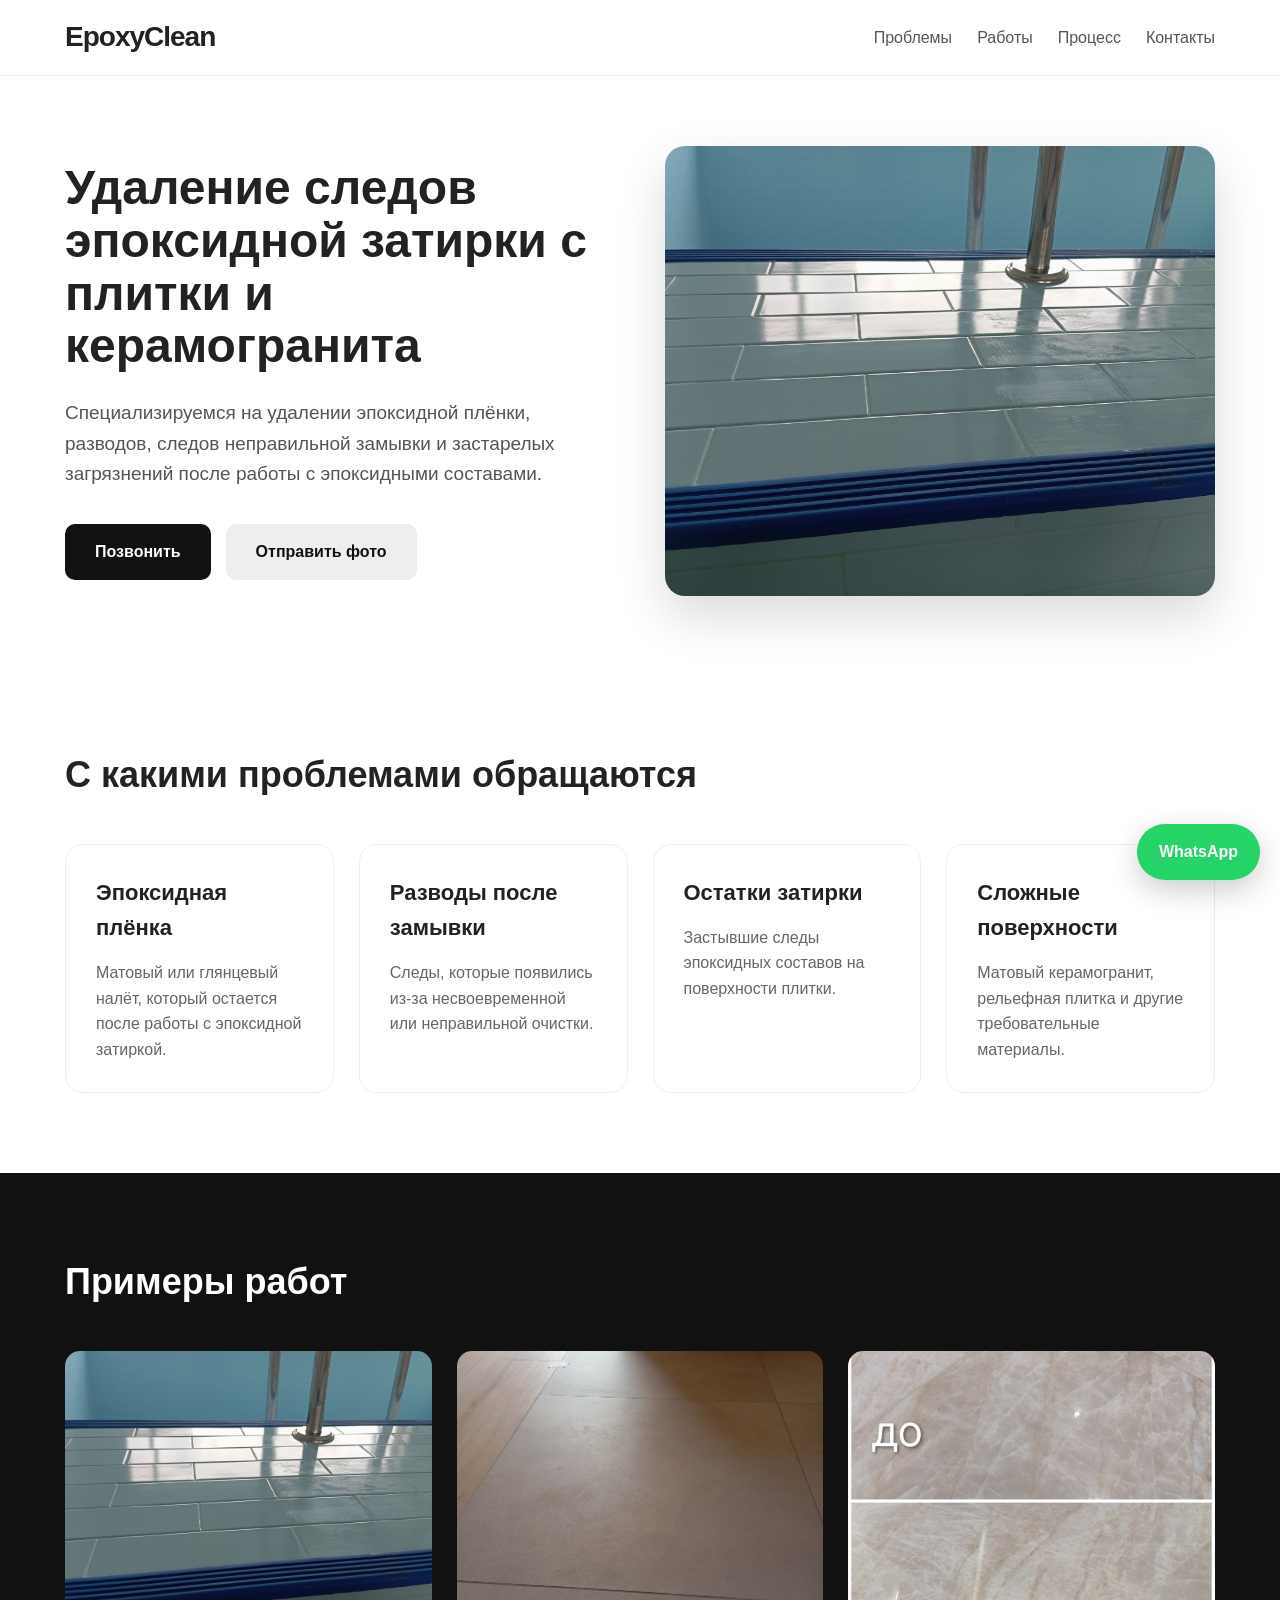
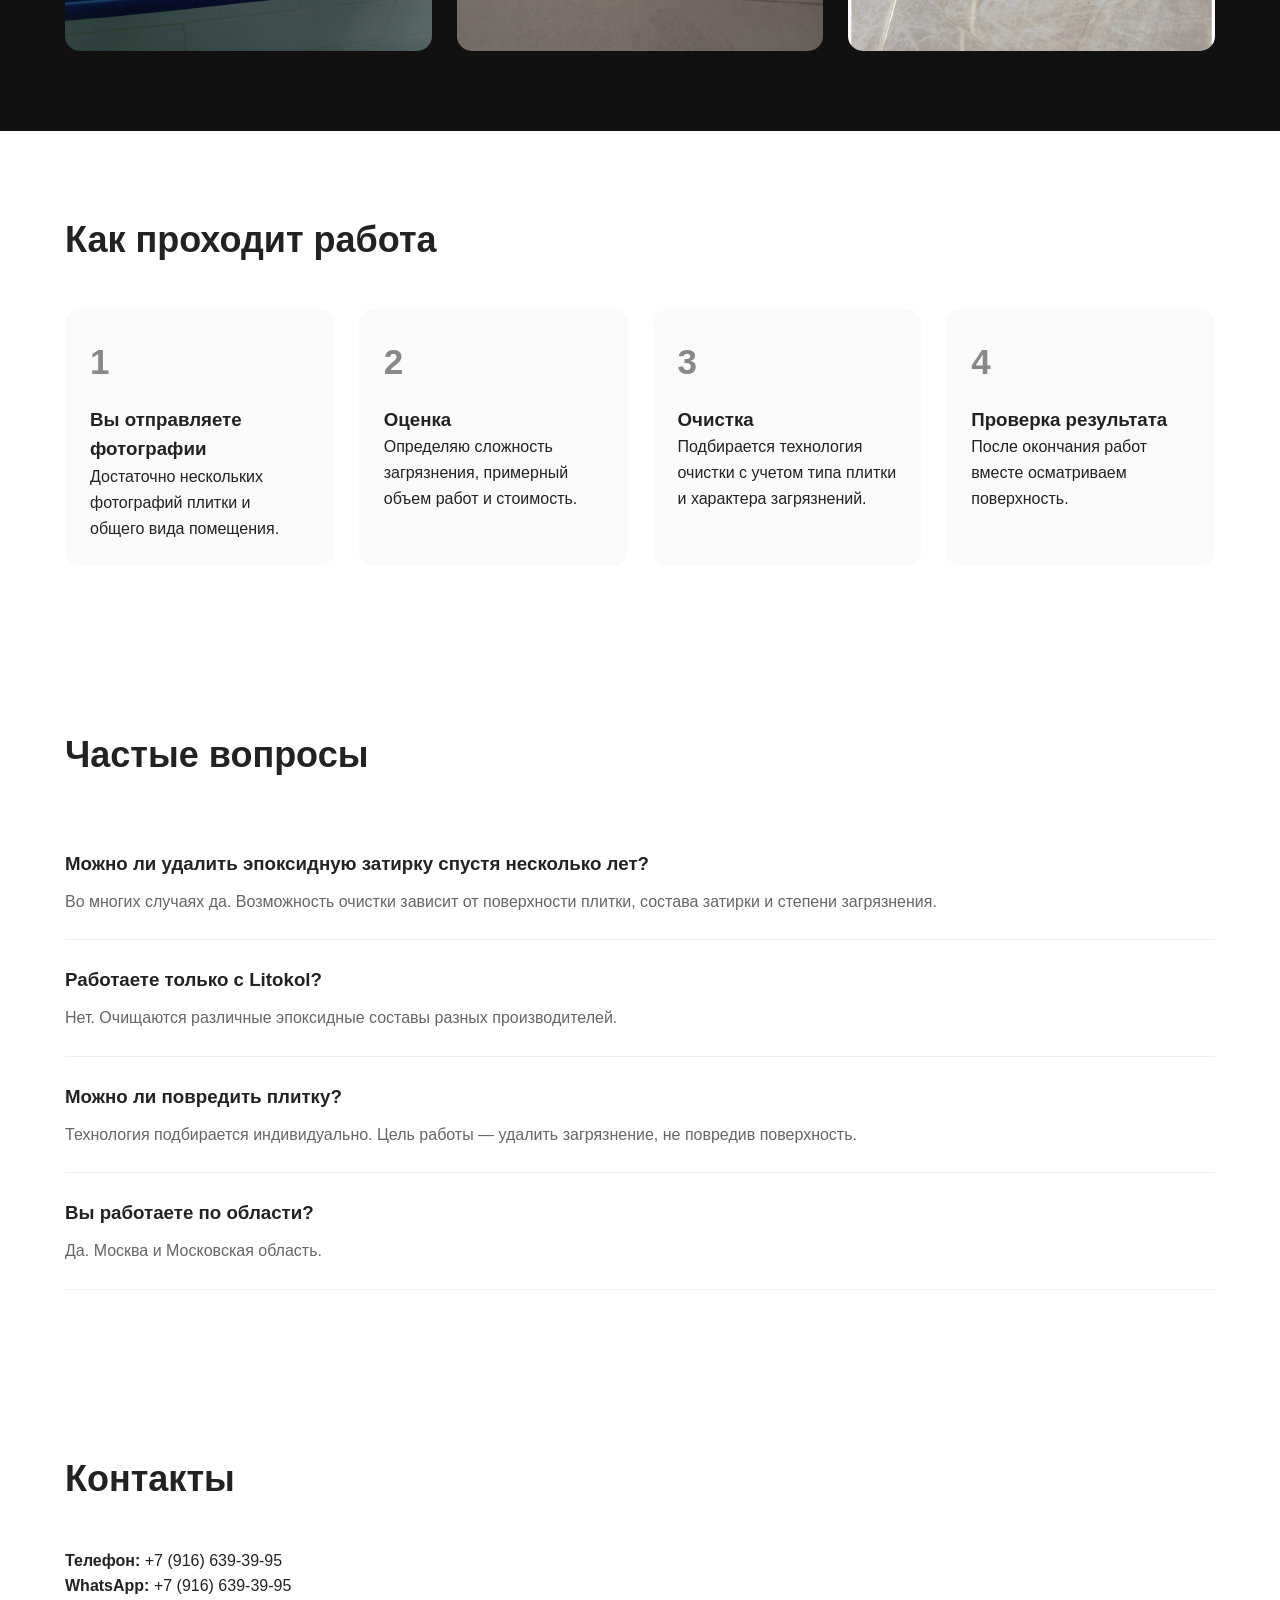
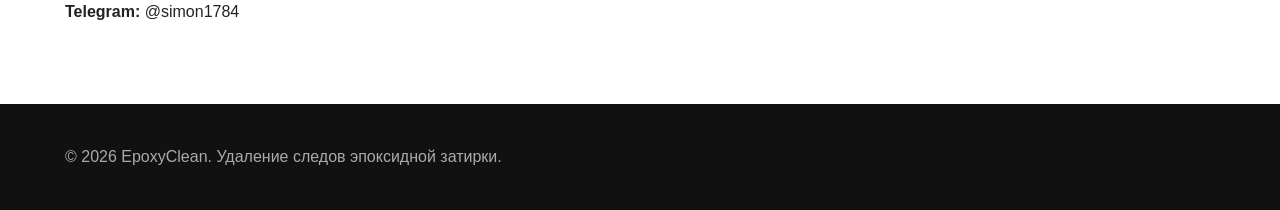
==== index.html @ be00cf44 "Update index.html" ====
<!-- Yandex.Metrika counter -->
<script type="text/javascript">
    (function(m,e,t,r,i,k,a){
        m[i]=m[i]||function(){(m[i].a=m[i].a||[]).push(arguments)};
        m[i].l=1*new Date();
        for (var j = 0; j < document.scripts.length; j++) {if (document.scripts[j].src === r) { return; }}
        k=e.createElement(t),a=e.getElementsByTagName(t)[0],k.async=1,k.src=r,a.parentNode.insertBefore(k,a)
    })(window, document,'script','https://mc.yandex.ru/metrika/tag.js?id=110970806', 'ym');

    ym(110970806, 'init', {ssr:true, webvisor:true, clickmap:true, ecommerce:"dataLayer", referrer: document.referrer, url: location.href, accurateTrackBounce:true, trackLinks:true});
</script>
<noscript><div><img src="https://mc.yandex.ru/watch/110970806" style="position:absolute; left:-9999px;" alt="" /></div></noscript>
<!-- /Yandex.Metrika counter -->

<!DOCTYPE html>
<html lang="ru">
<head>
<meta charset="UTF-8">
<meta name="viewport" content="width=device-width, initial-scale=1.0">

<title>EpoxyClean — удаление эпоксидной затирки с плитки</title>

<meta name="description" content="Удаление эпоксидной затирки, эпоксидной плёнки, разводов и следов неправильной замывки с плитки и керамогранита. Москва и Московская область.">

<link rel="stylesheet" href="style.css">

</head>

  <script type="application/ld+json">
{
  "@context": "https://schema.org",
  "@type": "LocalBusiness",
  "name": "EpoxyClean",
  "description": "Удаление эпоксидной затирки, эпоксидной пленки, разводов и следов неправильной замывки с плитки и керамогранита.",
  "areaServed": [
    "Москва",
    "Московская область"
  ],
  "serviceType": "Удаление эпоксидной затирки",
  "url": "https://epoxyclean.ru",
  "telephone": "+79166393995",
  "priceRange": "₽₽"
}
  </script>

<body>

<header>

<div class="container header-inner">

<div class="logo">
EpoxyClean
</div>

<nav>
<a href="#problems">Проблемы</a>
<a href="#works">Работы</a>
<a href="#process">Процесс</a>
<a href="#contacts">Контакты</a>
</nav>

</div>

</header>


<main>


<section class="hero">

<div class="container hero-grid">


<div class="hero-text">

<h1>
Удаление следов эпоксидной затирки с плитки и керамогранита
</h1>


<p>
Специализируемся на удалении эпоксидной плёнки, разводов, следов неправильной замывки и застарелых загрязнений после работы с эпоксидными составами.
</p>


<div class="buttons">

<a class="button" href="tel:+79166393995">
Позвонить
</a>

<a class="button secondary" 
href="https://wa.me/79166393995?text=Здравствуйте. Нужна помощь с удалением эпоксидной затирки. Отправляю фото.">
Отправить фото
</a>

</div>

</div>


<div class="hero-image">

<img src="images/work1.jpg" alt="Удаление эпоксидной затирки">

</div>


</div>

</section>



<section id="problems">

<div class="container">

<h2>
С какими проблемами обращаются
</h2>


<div class="grid">


<div class="card">

<h3>
Эпоксидная плёнка
</h3>

<p>
Матовый или глянцевый налёт, который остается после работы с эпоксидной затиркой.
</p>

</div>



<div class="card">

<h3>
Разводы после замывки
</h3>

<p>
Следы, которые появились из-за несвоевременной или неправильной очистки.
</p>

</div>



<div class="card">

<h3>
Остатки затирки
</h3>

<p>
Застывшие следы эпоксидных составов на поверхности плитки.
</p>

</div>



<div class="card">

<h3>
Сложные поверхности
</h3>

<p>
Матовый керамогранит, рельефная плитка и другие требовательные материалы.
</p>

</div>


</div>

</div>

</section>



<section id="works" class="dark">

<div class="container">

<h2>
Примеры работ
</h2>


<div class="gallery">


<img src="images/work1.jpg" alt="Работа по очистке плитки">


<img src="images/work2.jpg" alt="Удаление эпоксидной затирки">


<img src="images/work3.jpg" alt="Очистка керамогранита">


</div>


</div>

</section>
<section id="process">

<div class="container">

<h2>Как проходит работа</h2>

<div class="process">

<div class="step">
<div class="number">1</div>
<h3>Вы отправляете фотографии</h3>
<p>Достаточно нескольких фотографий плитки и общего вида помещения.</p>
</div>

<div class="step">
<div class="number">2</div>
<h3>Оценка</h3>
<p>Определяю сложность загрязнения, примерный объем работ и стоимость.</p>
</div>

<div class="step">
<div class="number">3</div>
<h3>Очистка</h3>
<p>Подбирается технология очистки с учетом типа плитки и характера загрязнений.</p>
</div>

<div class="step">
<div class="number">4</div>
<h3>Проверка результата</h3>
<p>После окончания работ вместе осматриваем поверхность.</p>
</div>

</div>

</div>

</section>



<section id="faq">

<div class="container">

<h2>Частые вопросы</h2>

<div class="faq-item">
<h3>Можно ли удалить эпоксидную затирку спустя несколько лет?</h3>
<p>Во многих случаях да. Возможность очистки зависит от поверхности плитки, состава затирки и степени загрязнения.</p>
</div>

<div class="faq-item">
<h3>Работаете только с Litokol?</h3>
<p>Нет. Очищаются различные эпоксидные составы разных производителей.</p>
</div>

<div class="faq-item">
<h3>Можно ли повредить плитку?</h3>
<p>Технология подбирается индивидуально. Цель работы — удалить загрязнение, не повредив поверхность.</p>
</div>

<div class="faq-item">
<h3>Вы работаете по области?</h3>
<p>Да. Москва и Московская область.</p>
</div>

</div>

</section>



<section id="contacts">

<div class="container">

<h2>Контакты</h2>

<p><strong>Телефон:</strong> +7 (916) 639-39-95</p>

<p><strong>WhatsApp:</strong> +7 (916) 639-39-95</p>

<p><strong>Telegram:</strong> @simon1784</p>


</div>

</section>

</main>



<footer>

<div class="container">

<p>© 2026 EpoxyClean. Удаление следов эпоксидной затирки.</p>

</div>

</footer>

  <a class="whatsapp"
href="https://wa.me/79166393995?text=Здравствуйте. Нужна помощь с удалением эпоксидной затирки.">

WhatsApp

  </a>

<script src="script.js"></script>

</body>
  </html>
---- style.css ----
*{
margin:0;
padding:0;
box-sizing:border-box;
}

html{
scroll-behavior:smooth;
}

body{
font-family:Arial, Helvetica, sans-serif;
color:#222;
background:#fff;
line-height:1.6;
}

.container{
width:92%;
max-width:1150px;
margin:auto;
}


/* HEADER */

header{
position:sticky;
top:0;
z-index:10;
background:#fff;
border-bottom:1px solid #eee;
}

.header-inner{
height:75px;
display:flex;
align-items:center;
justify-content:space-between;
}

.logo{
font-size:28px;
font-weight:700;
letter-spacing:-1px;
}

nav{
display:flex;
gap:25px;
}

nav a{
text-decoration:none;
color:#555;
font-size:16px;
}

nav a:hover{
color:#000;
}



/* HERO */

.hero{
padding:70px 0;
}

.hero-grid{
display:grid;
grid-template-columns:1fr 1fr;
gap:50px;
align-items:center;
}

.hero h1{
font-size:48px;
line-height:1.1;
margin-bottom:25px;
}

.hero p{
font-size:19px;
color:#555;
margin-bottom:35px;
}


.buttons{
display:flex;
gap:15px;
}


.button{
display:inline-block;
padding:15px 30px;
border-radius:10px;
background:#111;
color:#fff;
text-decoration:none;
font-weight:600;
}

.button.secondary{
background:#eee;
color:#111;
}


.hero-image img{
width:100%;
height:450px;
object-fit:cover;
border-radius:20px;
box-shadow:0 20px 50px rgba(0,0,0,.15);
}



/* SECTIONS */

section{
padding:80px 0;
}

h2{
font-size:36px;
margin-bottom:40px;
}



/* CARDS */

.grid{
display:grid;
grid-template-columns:repeat(auto-fit,minmax(250px,1fr));
gap:25px;
}


.card{
padding:30px;
border:1px solid #eee;
border-radius:18px;
background:#fff;
}


.card h3{
margin-bottom:15px;
font-size:22px;
}


.card p{
color:#666;
}



/* DARK BLOCK */

.dark{
background:#111;
color:#fff;
}


.dark h2{
color:#fff;
}


.gallery{
display:grid;
grid-template-columns:repeat(auto-fit,minmax(280px,1fr));
gap:25px;
}


.gallery img{
width:100%;
height:300px;
object-fit:cover;
border-radius:15px;
}



/* PROCESS */

.process{
display:grid;
grid-template-columns:repeat(auto-fit,minmax(220px,1fr));
gap:25px;
}


.step{
padding:25px;
border-radius:15px;
background:#fafafa;
}


.number{
font-size:35px;
font-weight:bold;
margin-bottom:15px;
color:#888;
}



/* FAQ */

.faq-item{
padding:25px 0;
border-bottom:1px solid #eee;
}


.faq-item h3{
margin-bottom:10px;
}


.faq-item p{
color:#666;
}



/* FOOTER */

footer{
padding:40px 0;
background:#111;
color:#aaa;
}




/* MOBILE */

@media(max-width:800px){

nav{
display:none;
}


.hero-grid{
grid-template-columns:1fr;
}


.hero h1{
font-size:36px;
}


.hero-image img{
height:300px;
}


.buttons{
flex-direction:column;
}


.button{
text-align:center;
}

}
.image-overlay{

position:fixed;
top:0;
left:0;
width:100%;
height:100%;

background:rgba(0,0,0,.85);

display:flex;
align-items:center;
justify-content:center;

z-index:999;

cursor:pointer;

}


.image-overlay img{

max-width:90%;
max-height:90%;

border-radius:10px;

  }
.whatsapp{

position:fixed;

right:20px;
bottom:20px;

background:#25D366;
color:white;

padding:15px 22px;

border-radius:50px;

text-decoration:none;

font-weight:bold;

box-shadow:0 10px 30px rgba(0,0,0,.2);

z-index:100;

}


.whatsapp:hover{

transform:scale(1.05);

  }
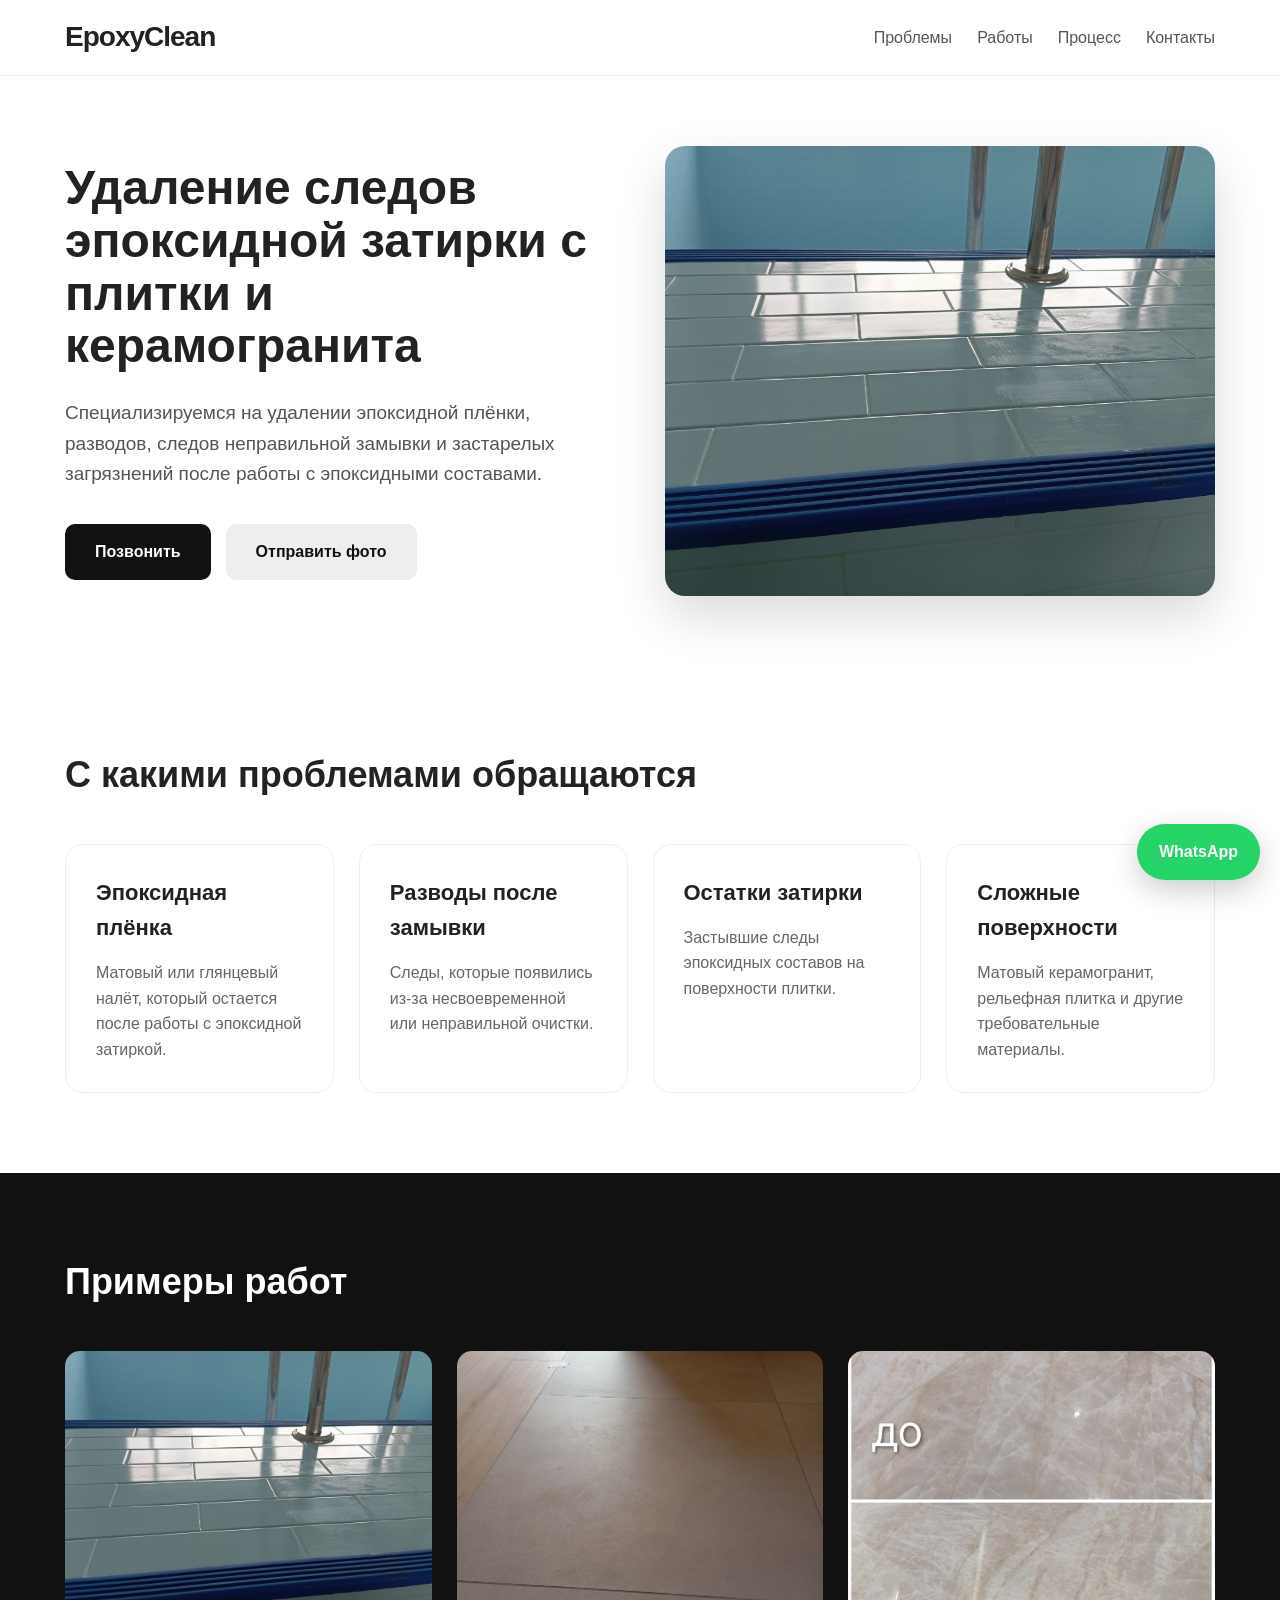
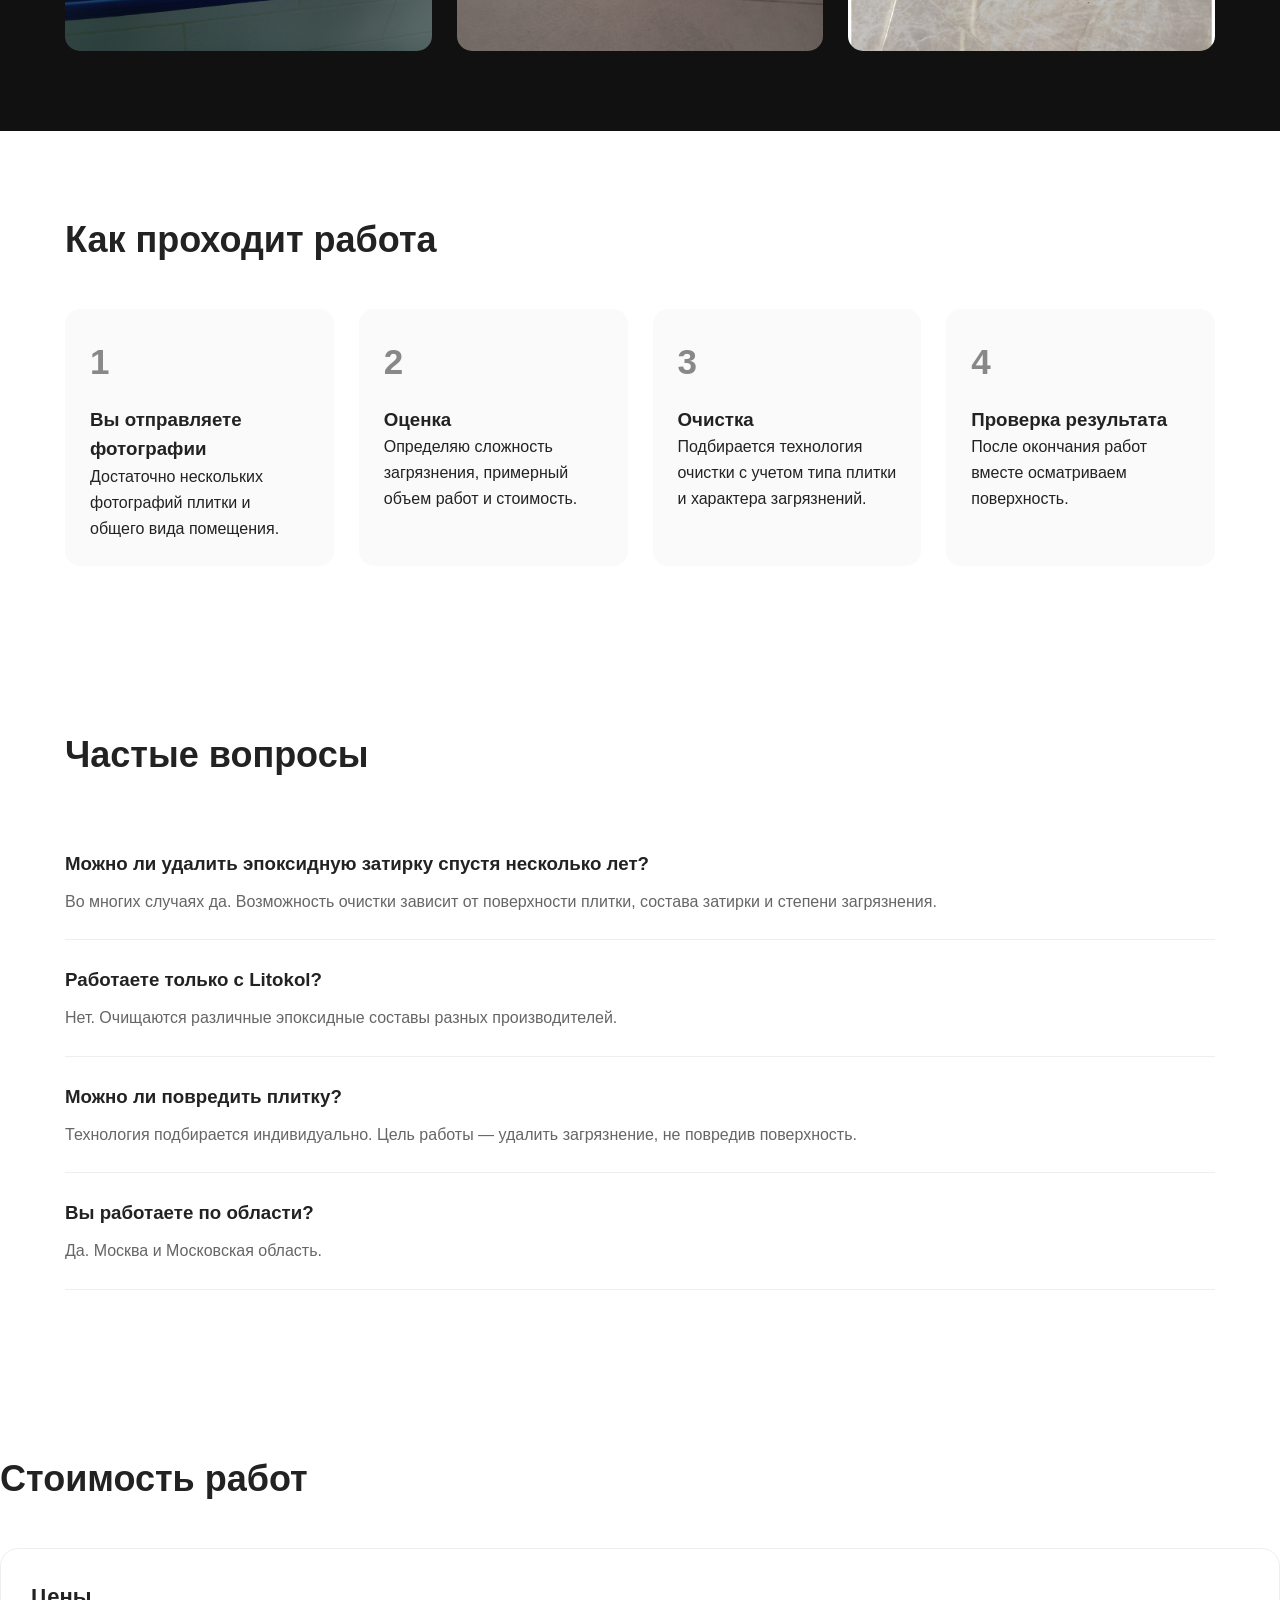
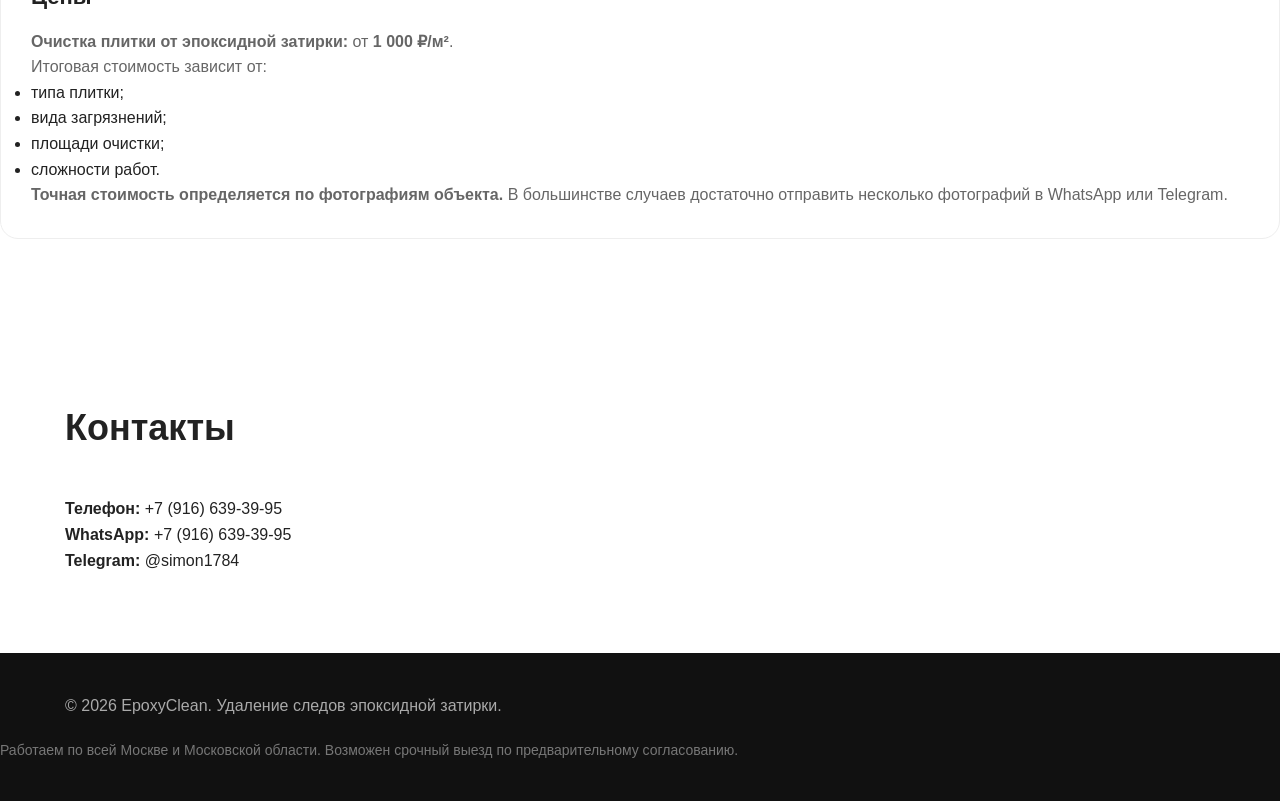
==== commit 2aedcf64: "Update index.html" ====
--- a/index.html
+++ b/index.html
@@ -18,7 +18,7 @@
 <meta charset="UTF-8">
 <meta name="viewport" content="width=device-width, initial-scale=1.0">
 
-<title>EpoxyClean — удаление эпоксидной затирки с плитки</title>
+<title>Удаление эпоксидной затирки в Москве и Московской области | EpoxyClean</title>
 
 <meta name="description" content="Удаление эпоксидной затирки, эпоксидной плёнки, разводов и следов неправильной замывки с плитки и керамогранита. Москва и Московская область.">
 
@@ -286,7 +286,26 @@
 
 </section>
 
-
+<section id="price">
+    <h2>Стоимость работ</h2>
+
+    <div class="card">
+        <h3>Цены</h3>
+
+        <p><strong>Очистка плитки от эпоксидной затирки:</strong> от <strong>1 000 ₽/м²</strong>.</p>
+
+        <p>Итоговая стоимость зависит от:</p>
+
+        <ul>
+            <li>типа плитки;</li>
+            <li>вида загрязнений;</li>
+            <li>площади очистки;</li>
+            <li>сложности работ.</li>
+        </ul>
+
+        <p><strong>Точная стоимость определяется по фотографиям объекта.</strong> В большинстве случаев достаточно отправить несколько фотографий в WhatsApp или Telegram.</p>
+    </div>
+</section>
 
 <section id="contacts">
 
@@ -316,6 +335,11 @@
 <p>© 2026 EpoxyClean. Удаление следов эпоксидной затирки.</p>
 
 </div>
+
+ <p style="margin-top:20px;font-size:14px;color:#777;">
+Работаем по всей Москве и Московской области.
+Возможен срочный выезд по предварительному согласованию.
+ </p>
 
 </footer>
 
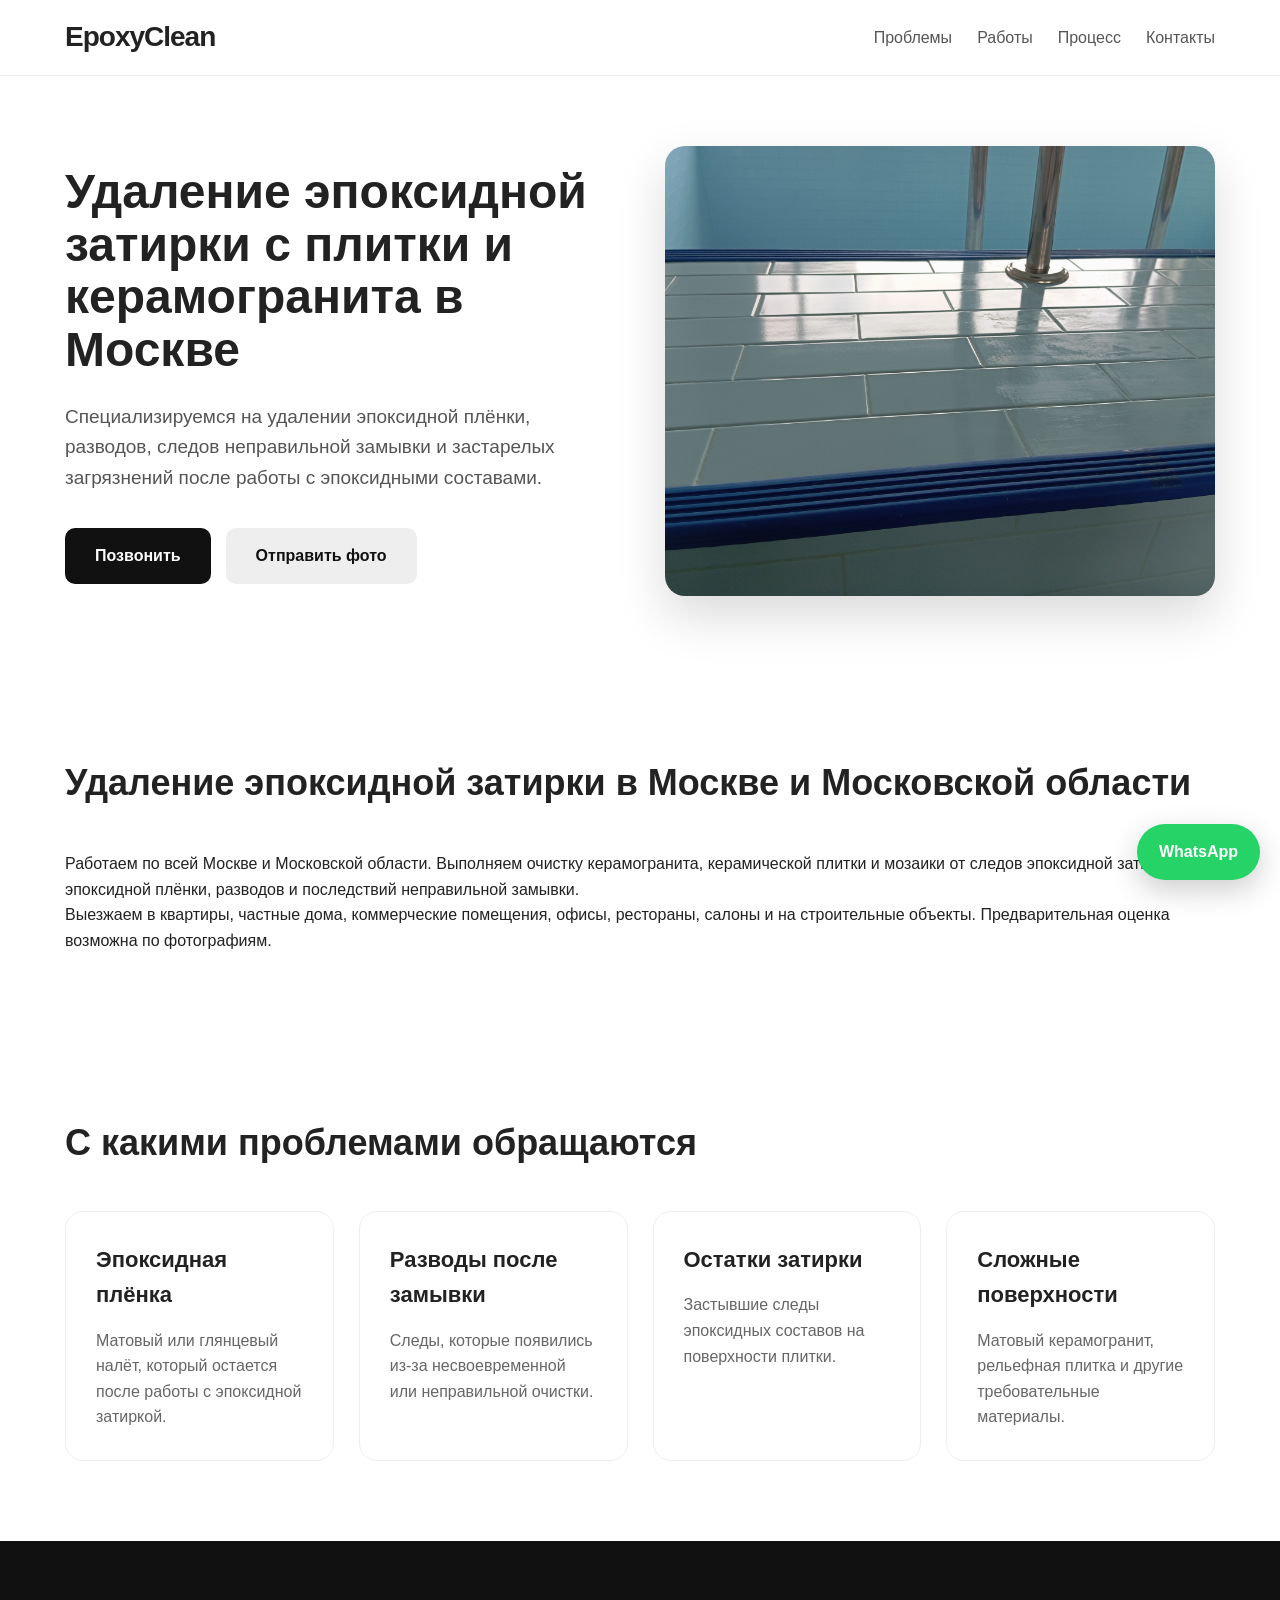
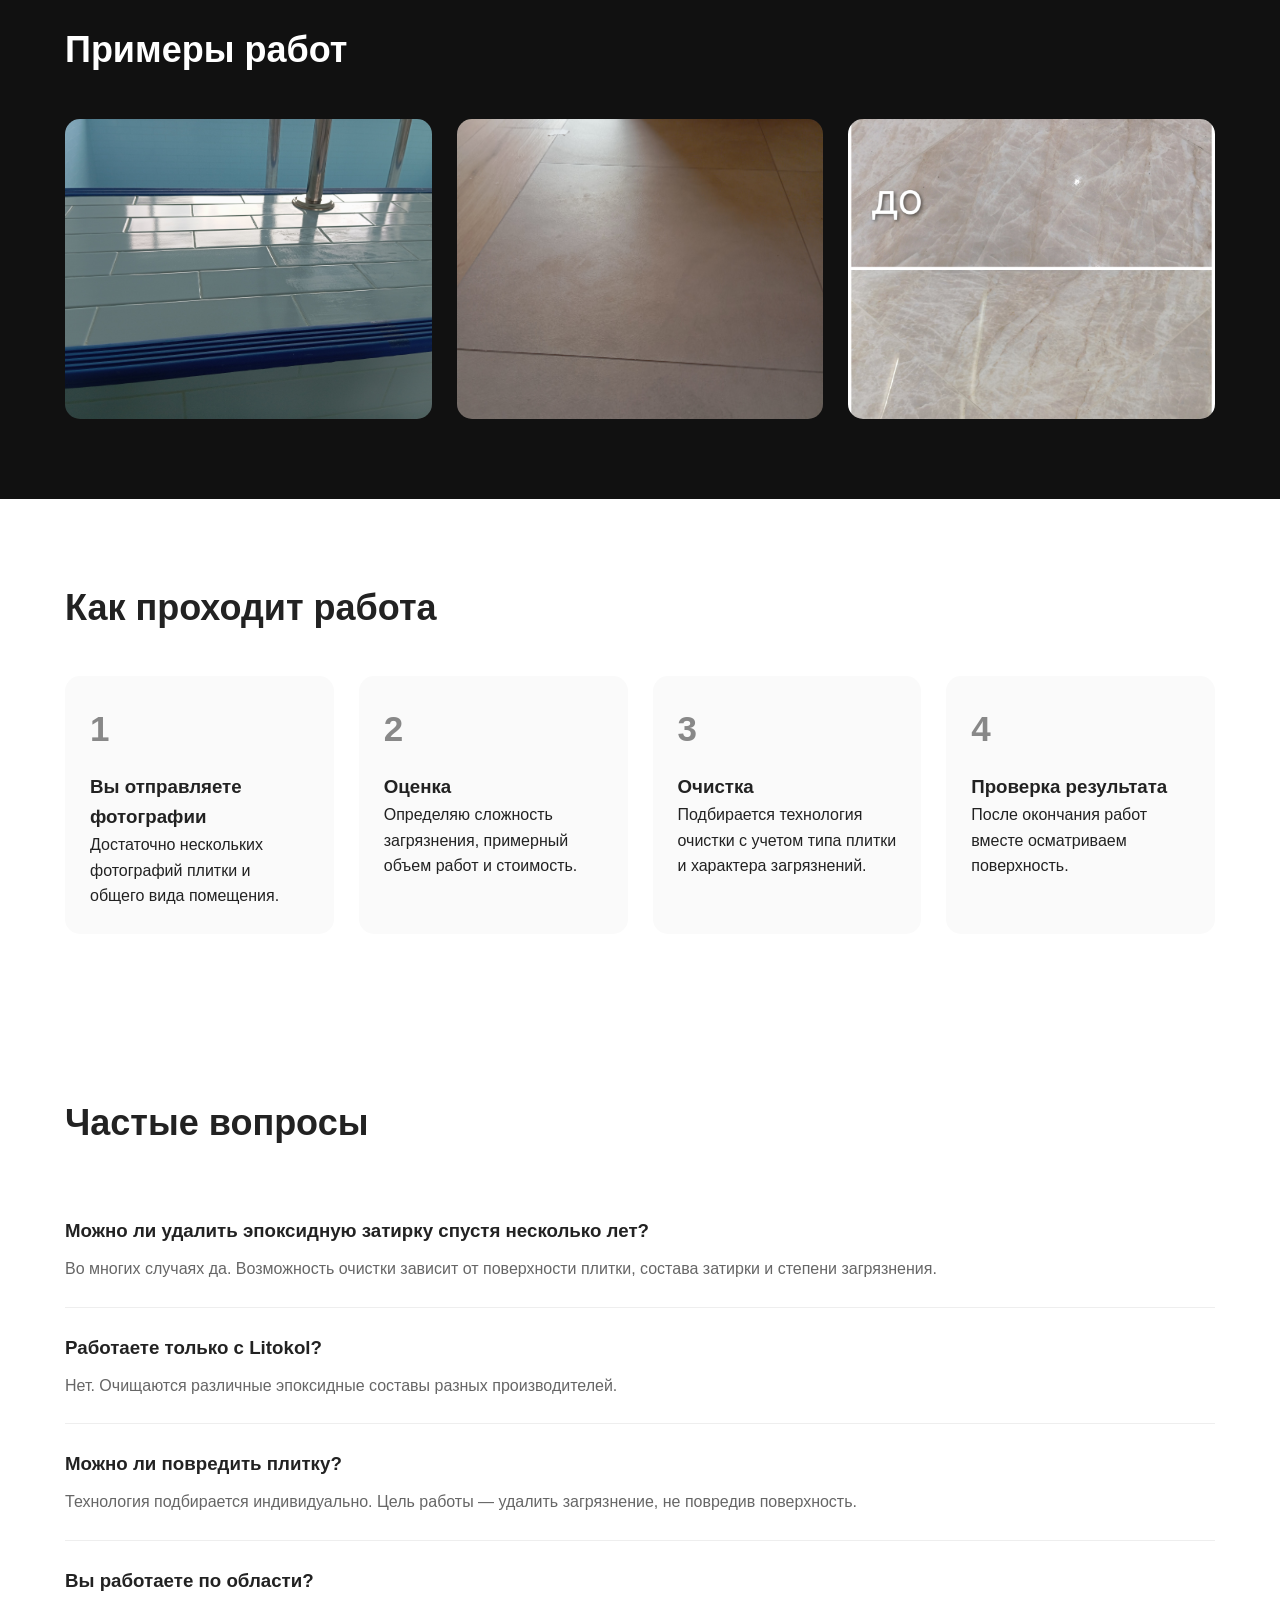
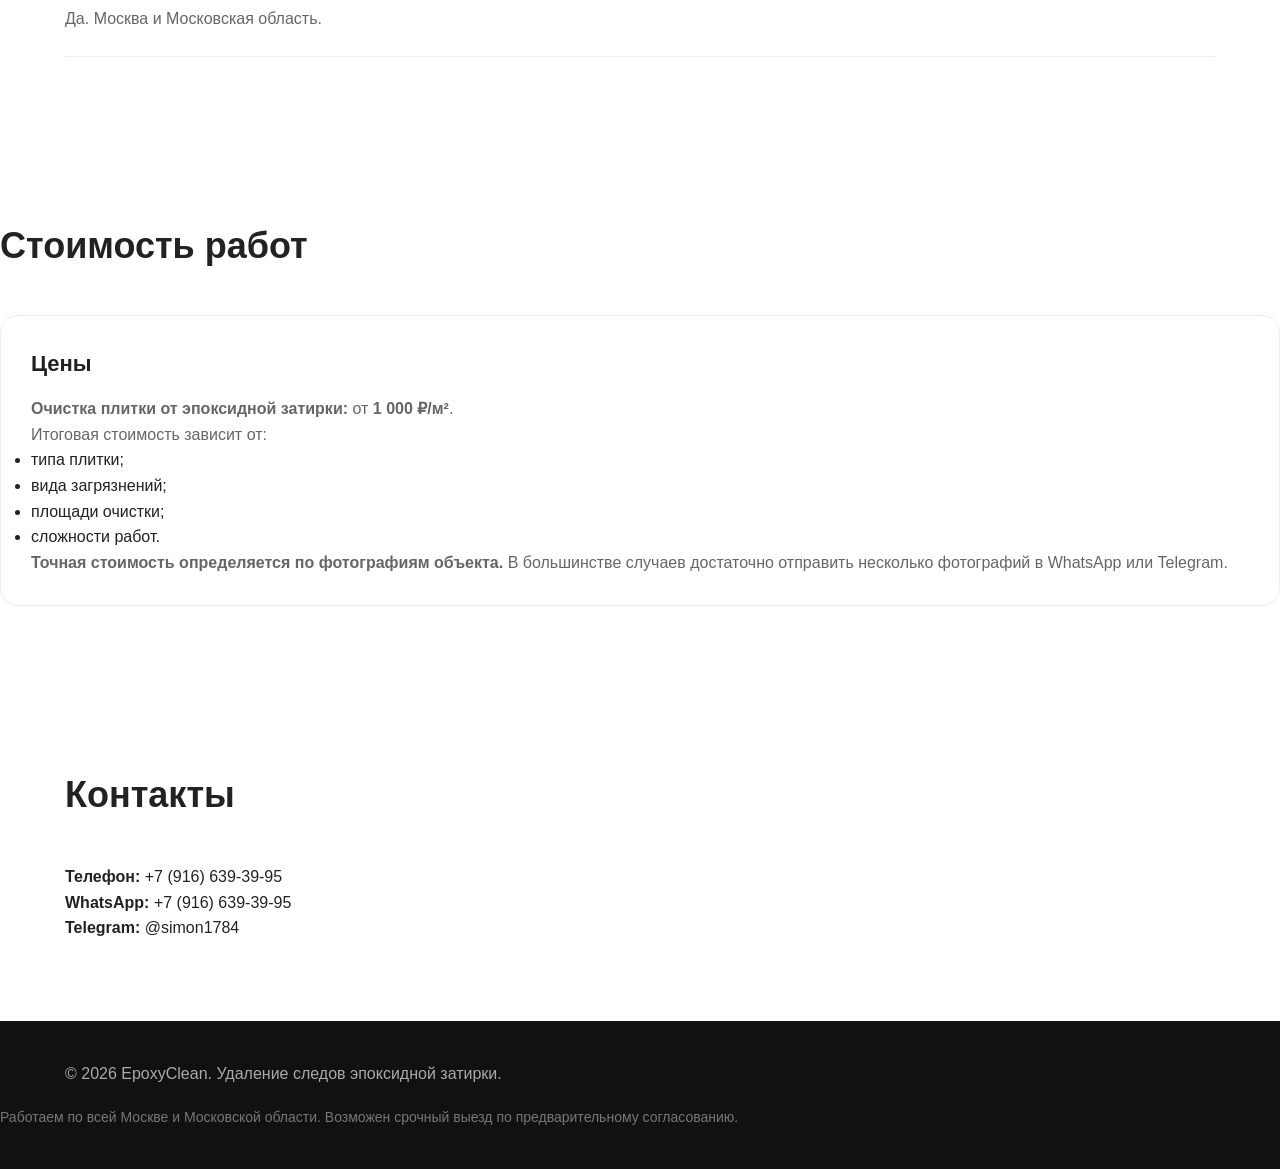
==== commit beb668e9: "Update index.html" ====
--- a/index.html
+++ b/index.html
@@ -1,4 +1,18 @@
-<!-- Yandex.Metrika counter -->
+
+
+<!DOCTYPE html>
+<html lang="ru">
+<head>
+<meta charset="UTF-8">
+<meta name="viewport" content="width=device-width, initial-scale=1.0">
+
+<title>Удаление эпоксидной затирки в Москве и Московской области | EpoxyClean</title>
+
+<meta name="description" content="Удаление эпоксидной затирки, эпоксидной плёнки, разводов и следов неправильной замывки с плитки и керамогранита. Москва и Московская область.">
+
+<link rel="stylesheet" href="style.css">
+
+    <!-- Yandex.Metrika counter -->
 <script type="text/javascript">
     (function(m,e,t,r,i,k,a){
         m[i]=m[i]||function(){(m[i].a=m[i].a||[]).push(arguments)};
@@ -11,18 +25,6 @@
 </script>
 <noscript><div><img src="https://mc.yandex.ru/watch/110970806" style="position:absolute; left:-9999px;" alt="" /></div></noscript>
 <!-- /Yandex.Metrika counter -->
-
-<!DOCTYPE html>
-<html lang="ru">
-<head>
-<meta charset="UTF-8">
-<meta name="viewport" content="width=device-width, initial-scale=1.0">
-
-<title>Удаление эпоксидной затирки в Москве и Московской области | EpoxyClean</title>
-
-<meta name="description" content="Удаление эпоксидной затирки, эпоксидной плёнки, разводов и следов неправильной замывки с плитки и керамогранита. Москва и Московская область.">
-
-<link rel="stylesheet" href="style.css">
 
 </head>
 
@@ -76,9 +78,8 @@
 <div class="hero-text">
 
 <h1>
-Удаление следов эпоксидной затирки с плитки и керамогранита
+Удаление эпоксидной затирки с плитки и керамогранита в Москве
 </h1>
-
 
 <p>
 Специализируемся на удалении эпоксидной плёнки, разводов, следов неправильной замывки и застарелых загрязнений после работы с эпоксидными составами.
@@ -112,6 +113,28 @@
 
 </section>
 
+
+<section class="service-area">
+
+<div class="container">
+
+<h2>Удаление эпоксидной затирки в Москве и Московской области</h2>
+
+<p>
+Работаем по всей Москве и Московской области. Выполняем очистку
+керамогранита, керамической плитки и мозаики от следов эпоксидной затирки,
+эпоксидной плёнки, разводов и последствий неправильной замывки.
+</p>
+
+<p>
+Выезжаем в квартиры, частные дома, коммерческие помещения,
+офисы, рестораны, салоны и на строительные объекты.
+Предварительная оценка возможна по фотографиям.
+</p>
+
+</div>
+
+</section>
 
 
 <section id="problems">
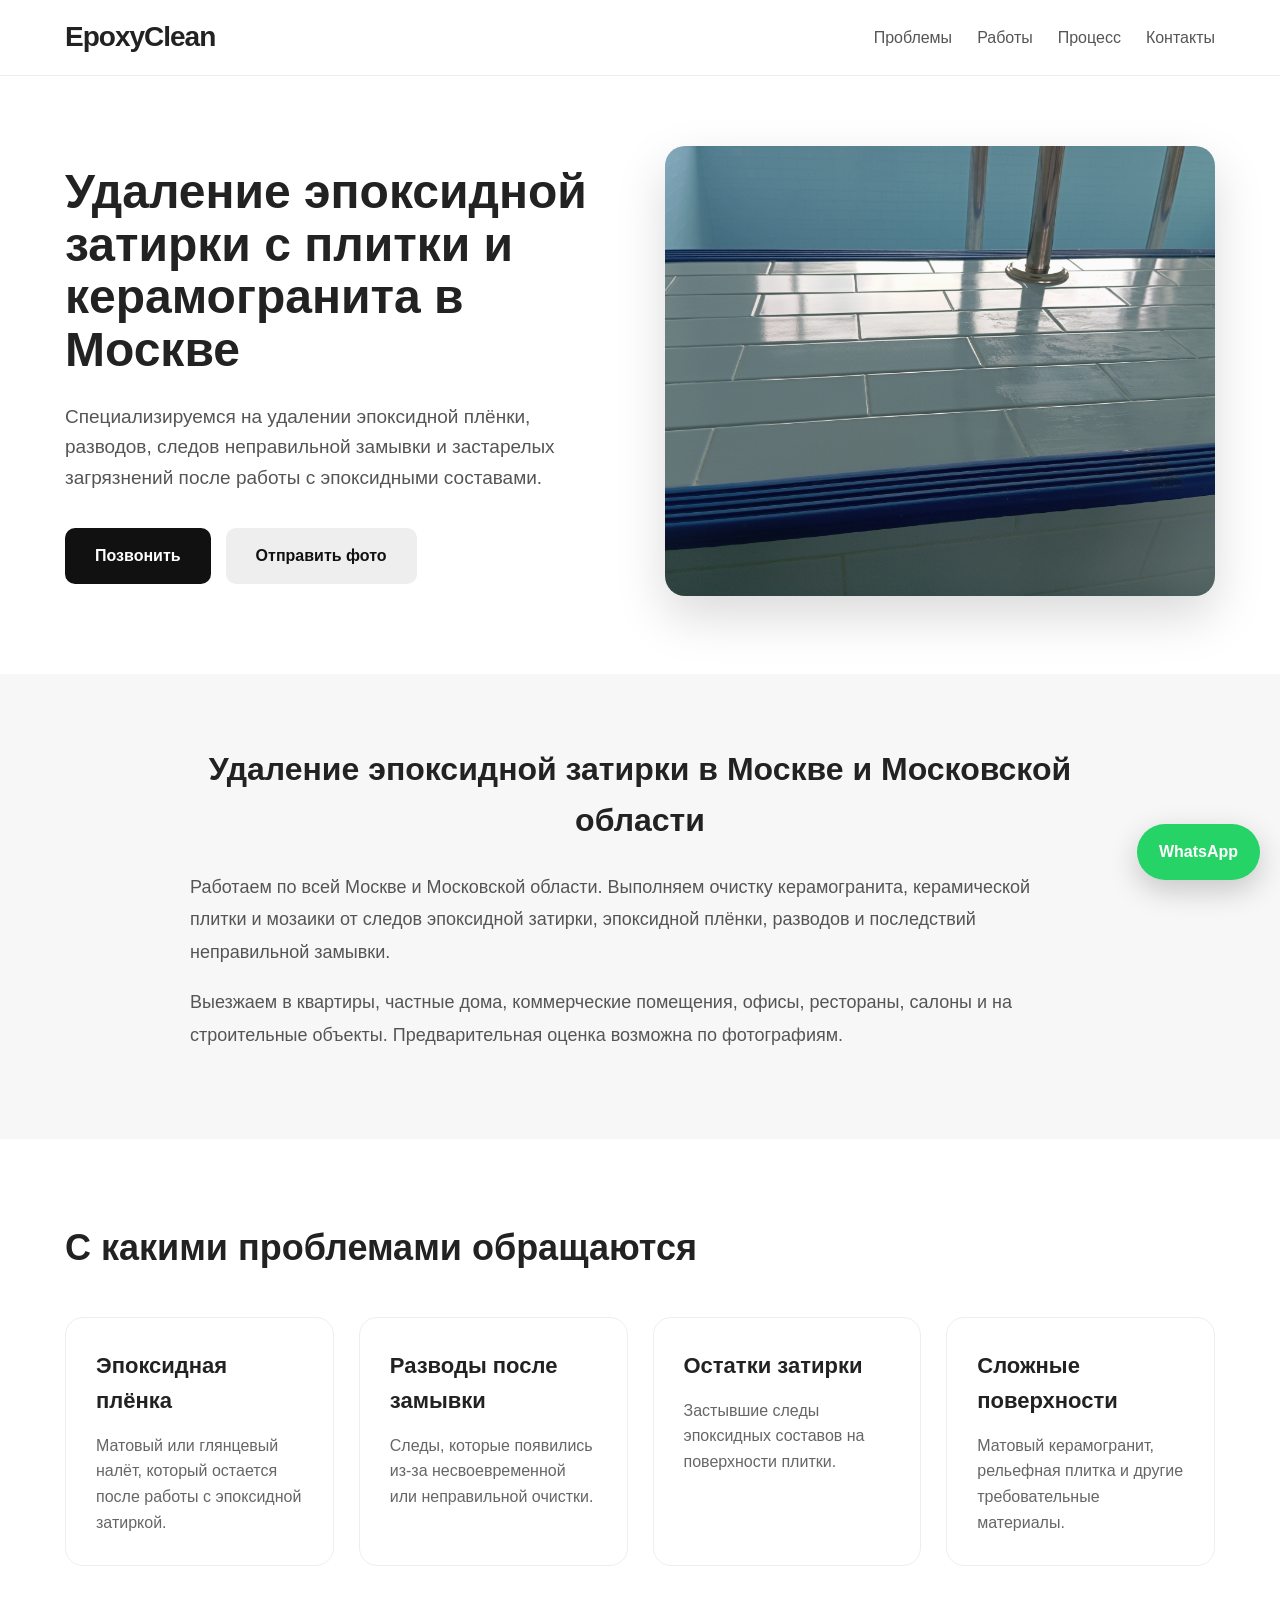
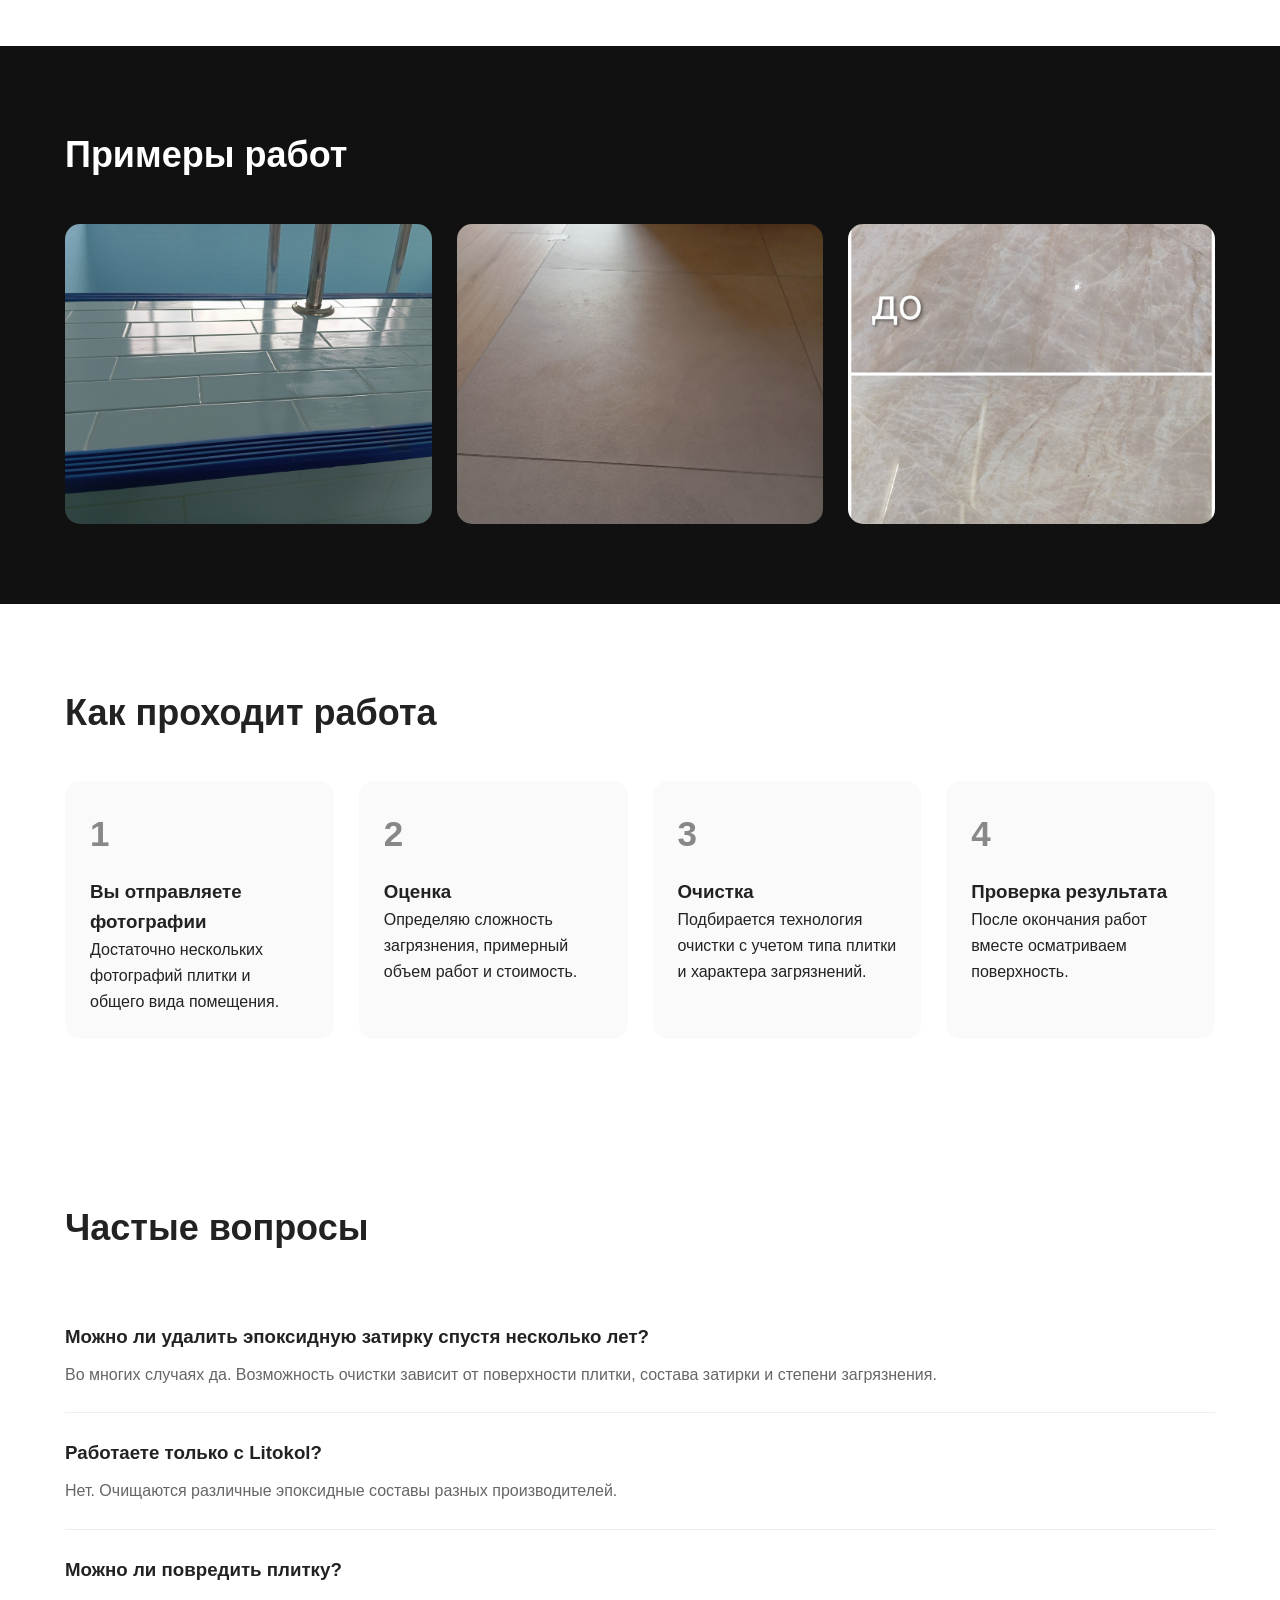
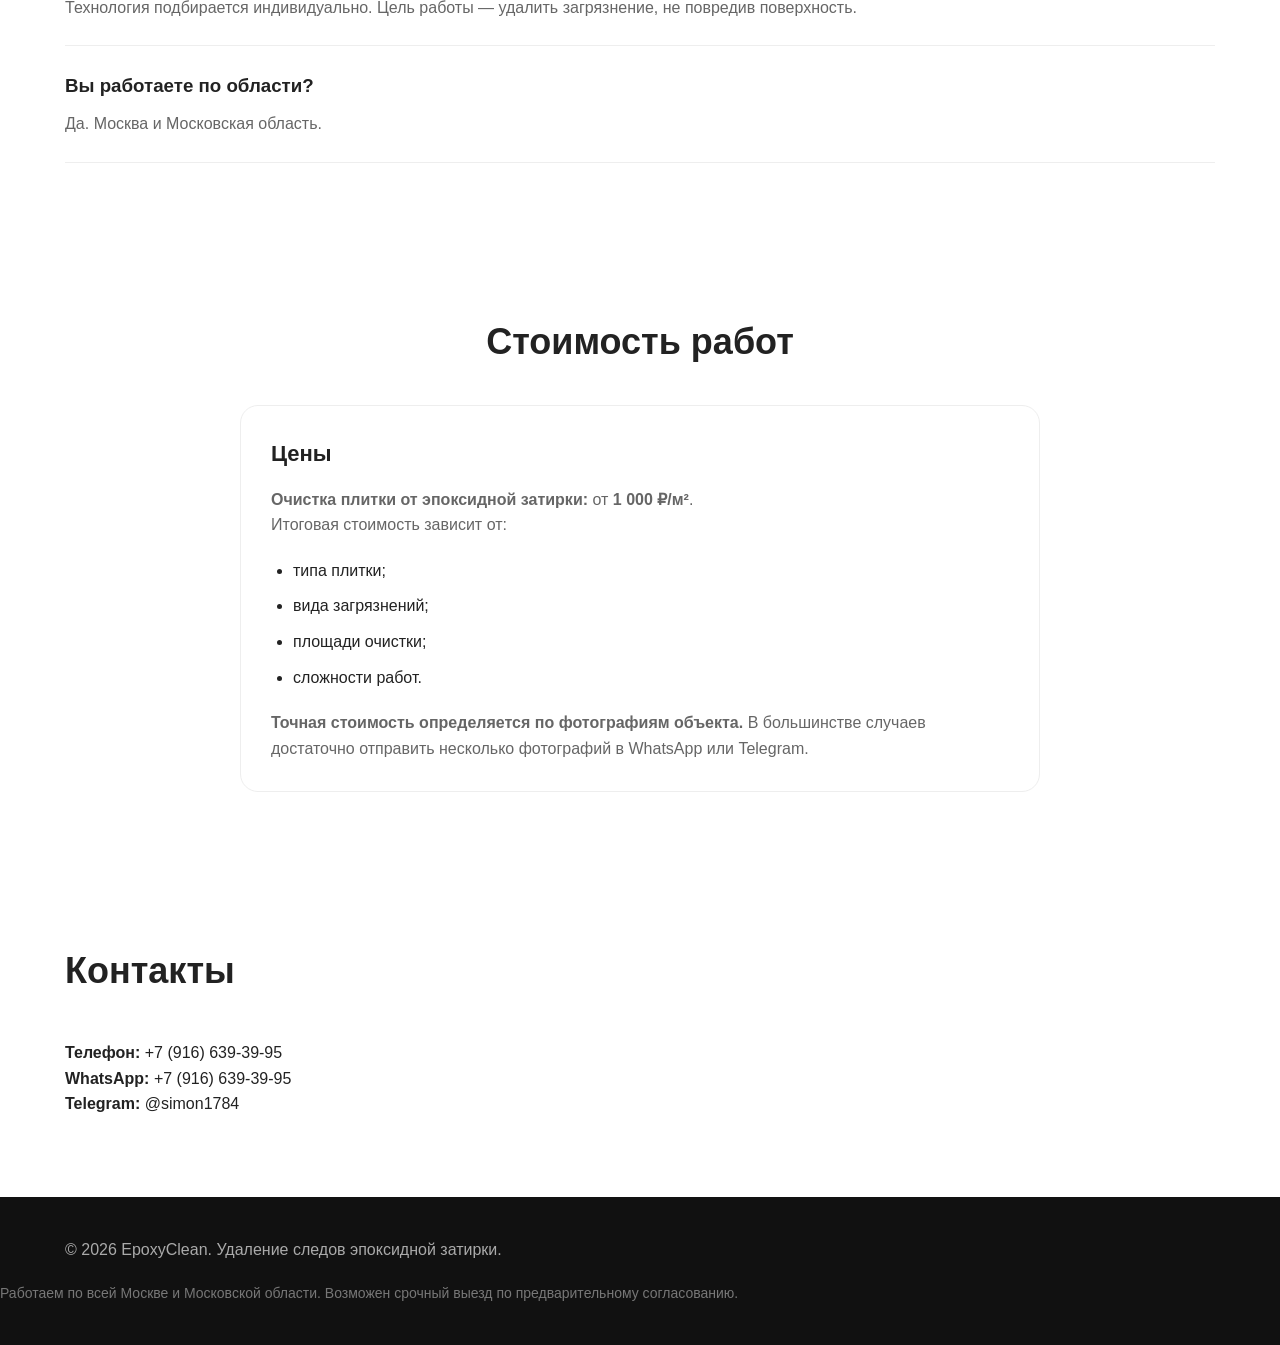
==== commit d7e3f2d5: "Update index.html" ====
--- a/index.html
+++ b/index.html
@@ -11,6 +11,8 @@
 <meta name="description" content="Удаление эпоксидной затирки, эпоксидной плёнки, разводов и следов неправильной замывки с плитки и керамогранита. Москва и Московская область.">
 
 <link rel="stylesheet" href="style.css">
+
+<link rel="icon" type="image/png" href="/favicon.png">
 
     <!-- Yandex.Metrika counter -->
 <script type="text/javascript">
@@ -26,9 +28,7 @@
 <noscript><div><img src="https://mc.yandex.ru/watch/110970806" style="position:absolute; left:-9999px;" alt="" /></div></noscript>
 <!-- /Yandex.Metrika counter -->
 
-</head>
-
-  <script type="application/ld+json">
+<script type="application/ld+json">
 {
   "@context": "https://schema.org",
   "@type": "LocalBusiness",
@@ -43,7 +43,11 @@
   "telephone": "+79166393995",
   "priceRange": "₽₽"
 }
-  </script>
+</script>
+
+</head>
+
+  
 
 <body>
 
--- a/style.css
+++ b/style.css
@@ -339,3 +339,52 @@
 transform:scale(1.05);
 
   }
+/* ===== Москва и область ===== */
+
+.service-area{
+    padding:70px 20px;
+    background:#f7f7f7;
+}
+
+.service-area .container{
+    max-width:900px;
+    margin:0 auto;
+}
+
+.service-area h2{
+    text-align:center;
+    margin-bottom:25px;
+    font-size:32px;
+}
+
+.service-area p{
+    font-size:18px;
+    line-height:1.8;
+    color:#555;
+    margin-bottom:18px;
+  }
+
+/* ===== Стоимость ===== */
+
+#price{
+    padding:70px 20px;
+}
+
+#price h2{
+    text-align:center;
+    margin-bottom:35px;
+}
+
+#price .card{
+    max-width:800px;
+    margin:0 auto;
+}
+
+#price ul{
+    margin:20px 0;
+    padding-left:22px;
+}
+
+#price li{
+    margin-bottom:10px;
+}
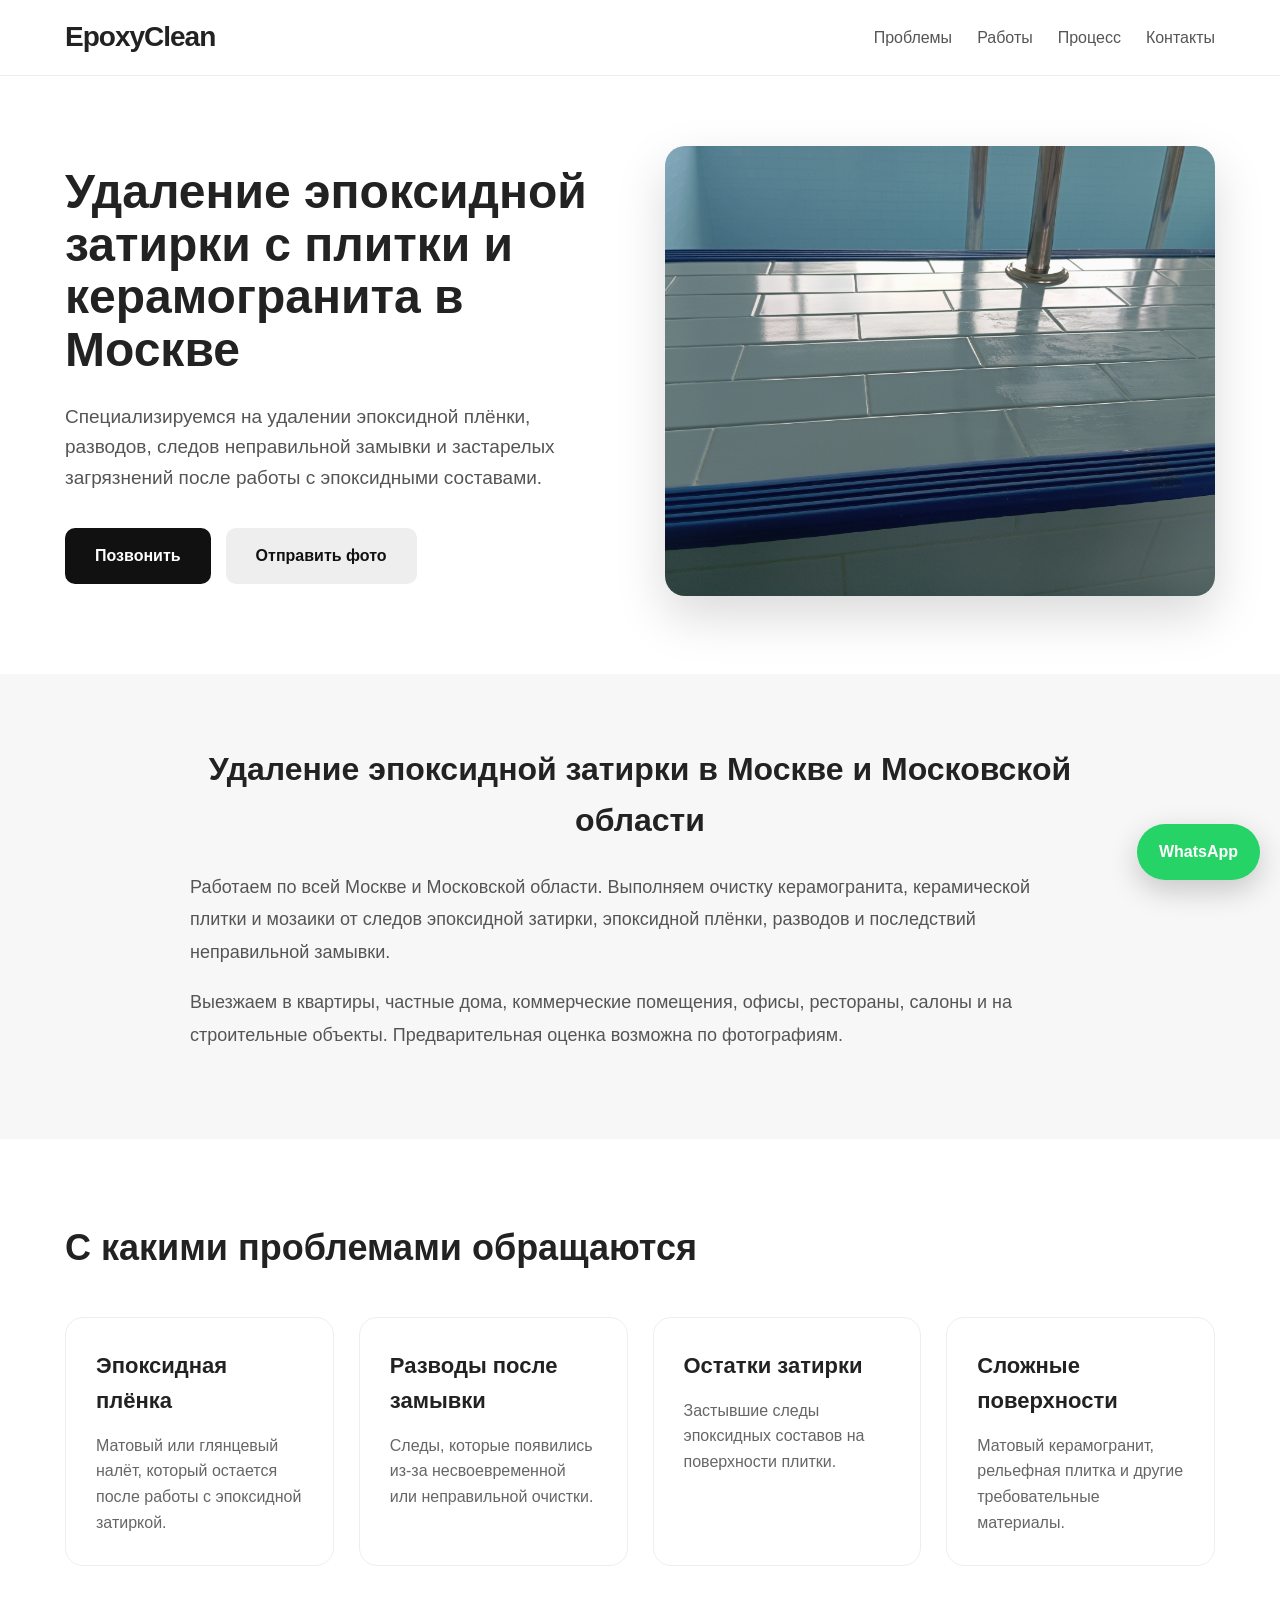
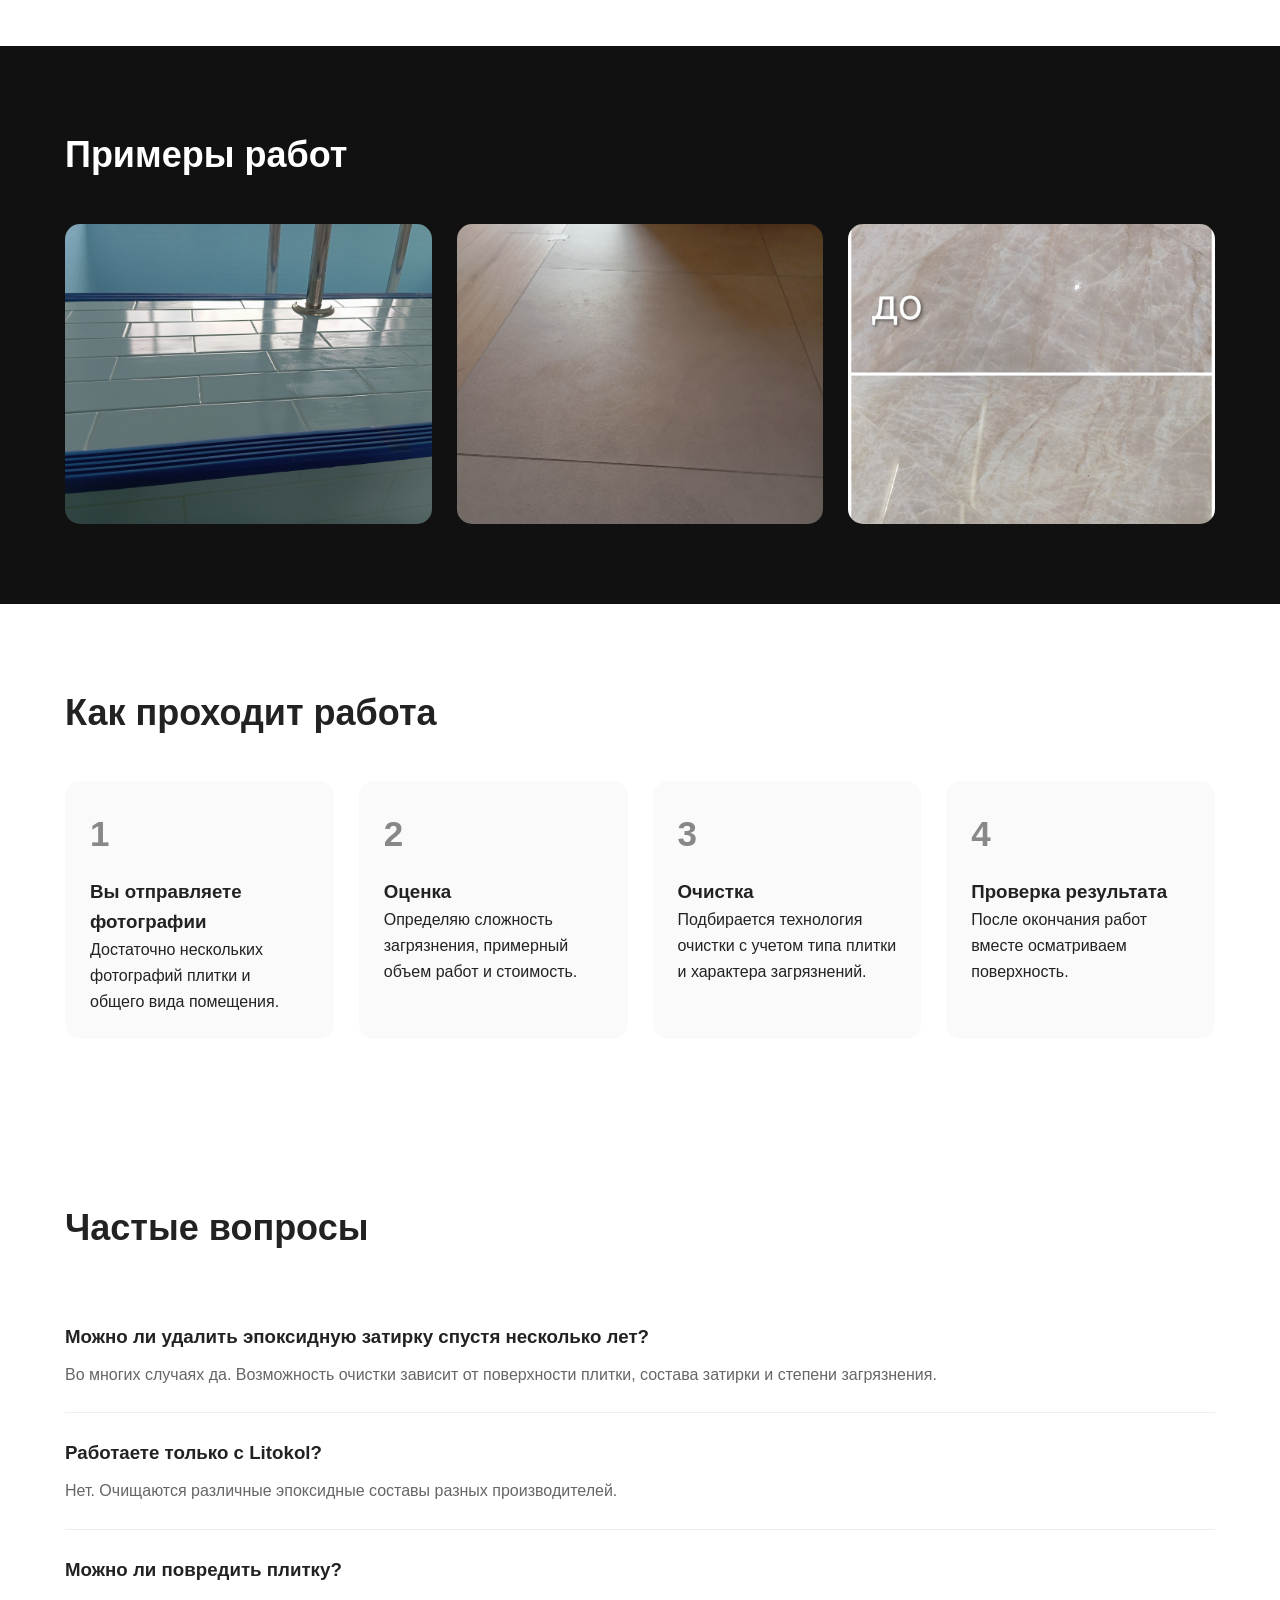
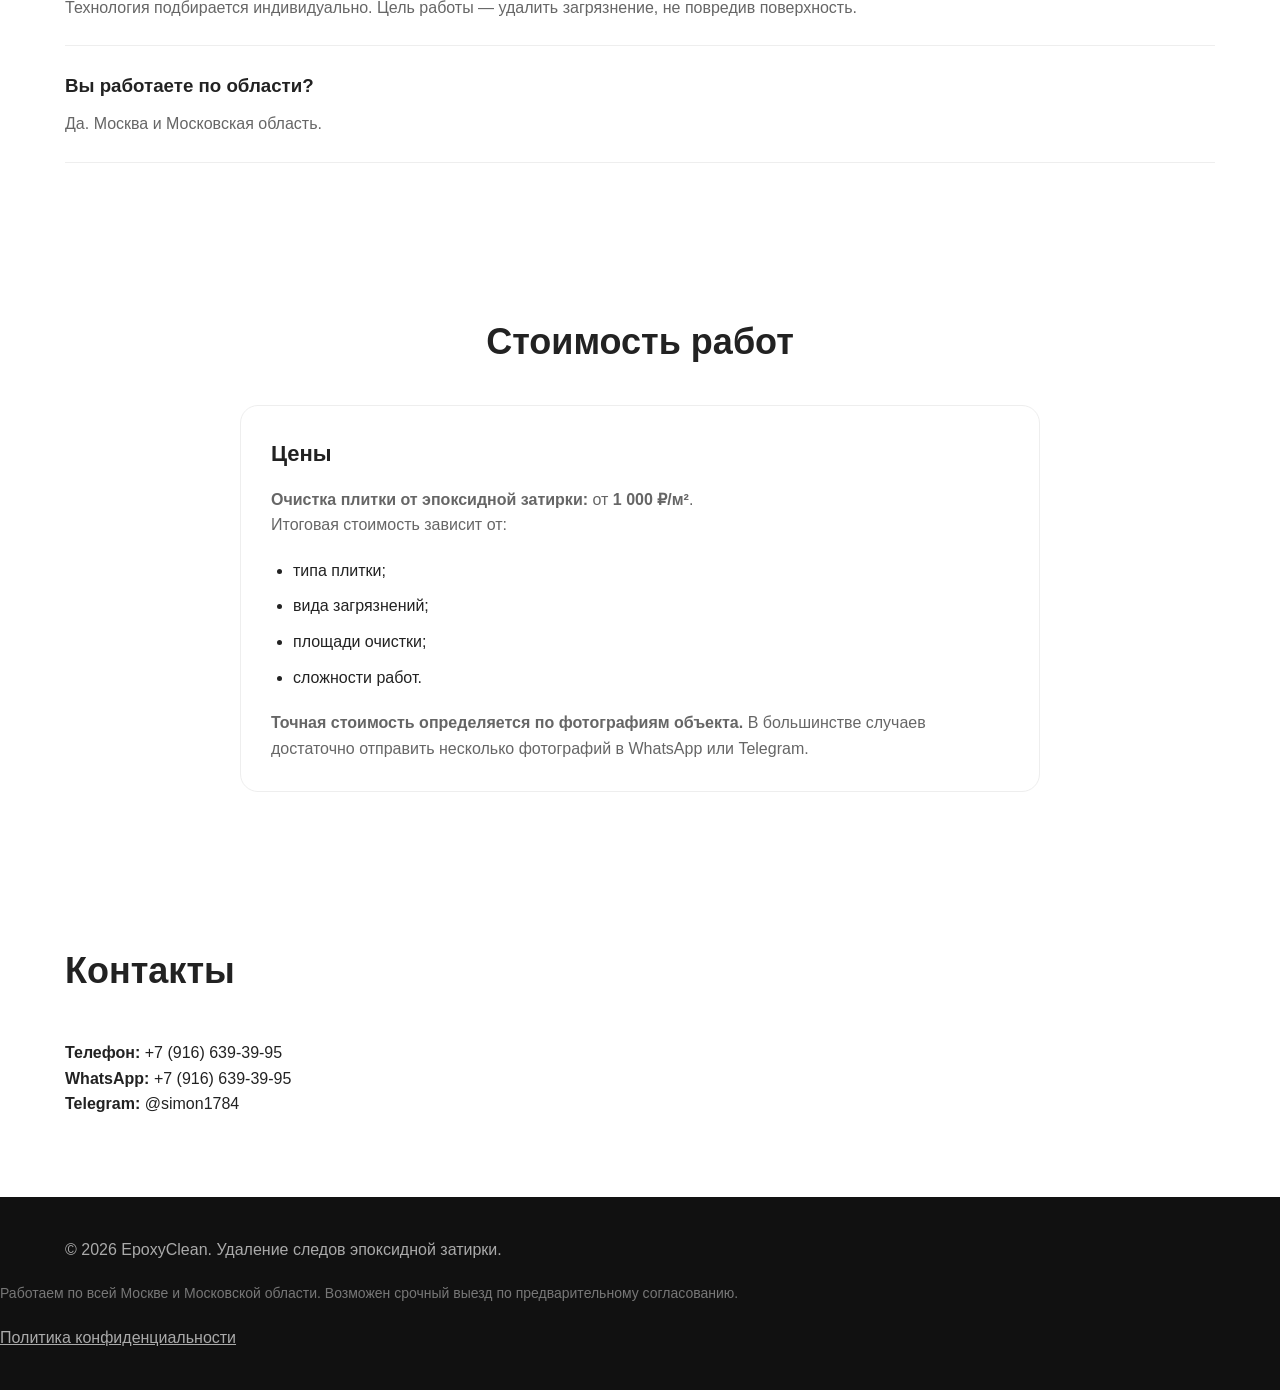
==== commit 264f682e: "Update index.html" ====
--- a/index.html
+++ b/index.html
@@ -368,6 +368,12 @@
 Возможен срочный выезд по предварительному согласованию.
  </p>
 
+<p style="margin-top:20px;">
+<a href="privacy.html" style="color:#aaa;">
+Политика конфиденциальности
+</a>
+</p>
+    
 </footer>
 
   <a class="whatsapp"
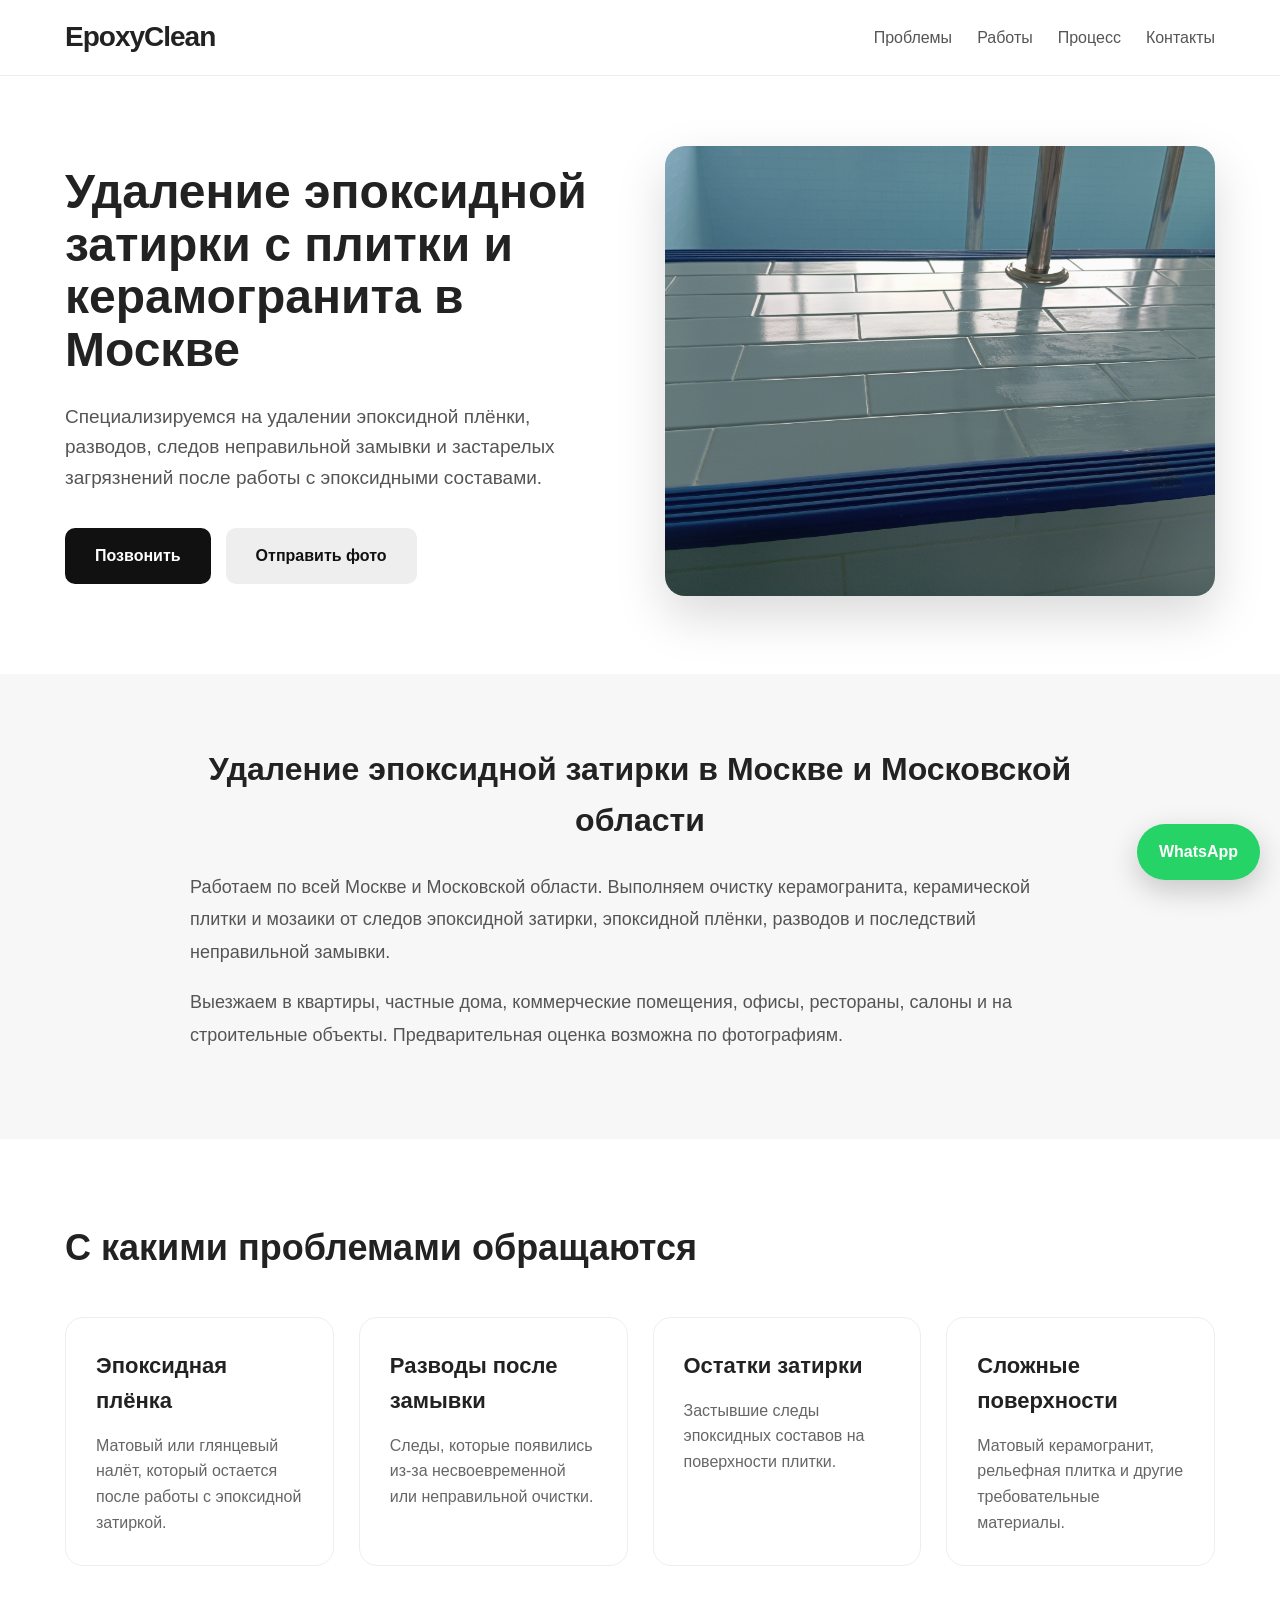
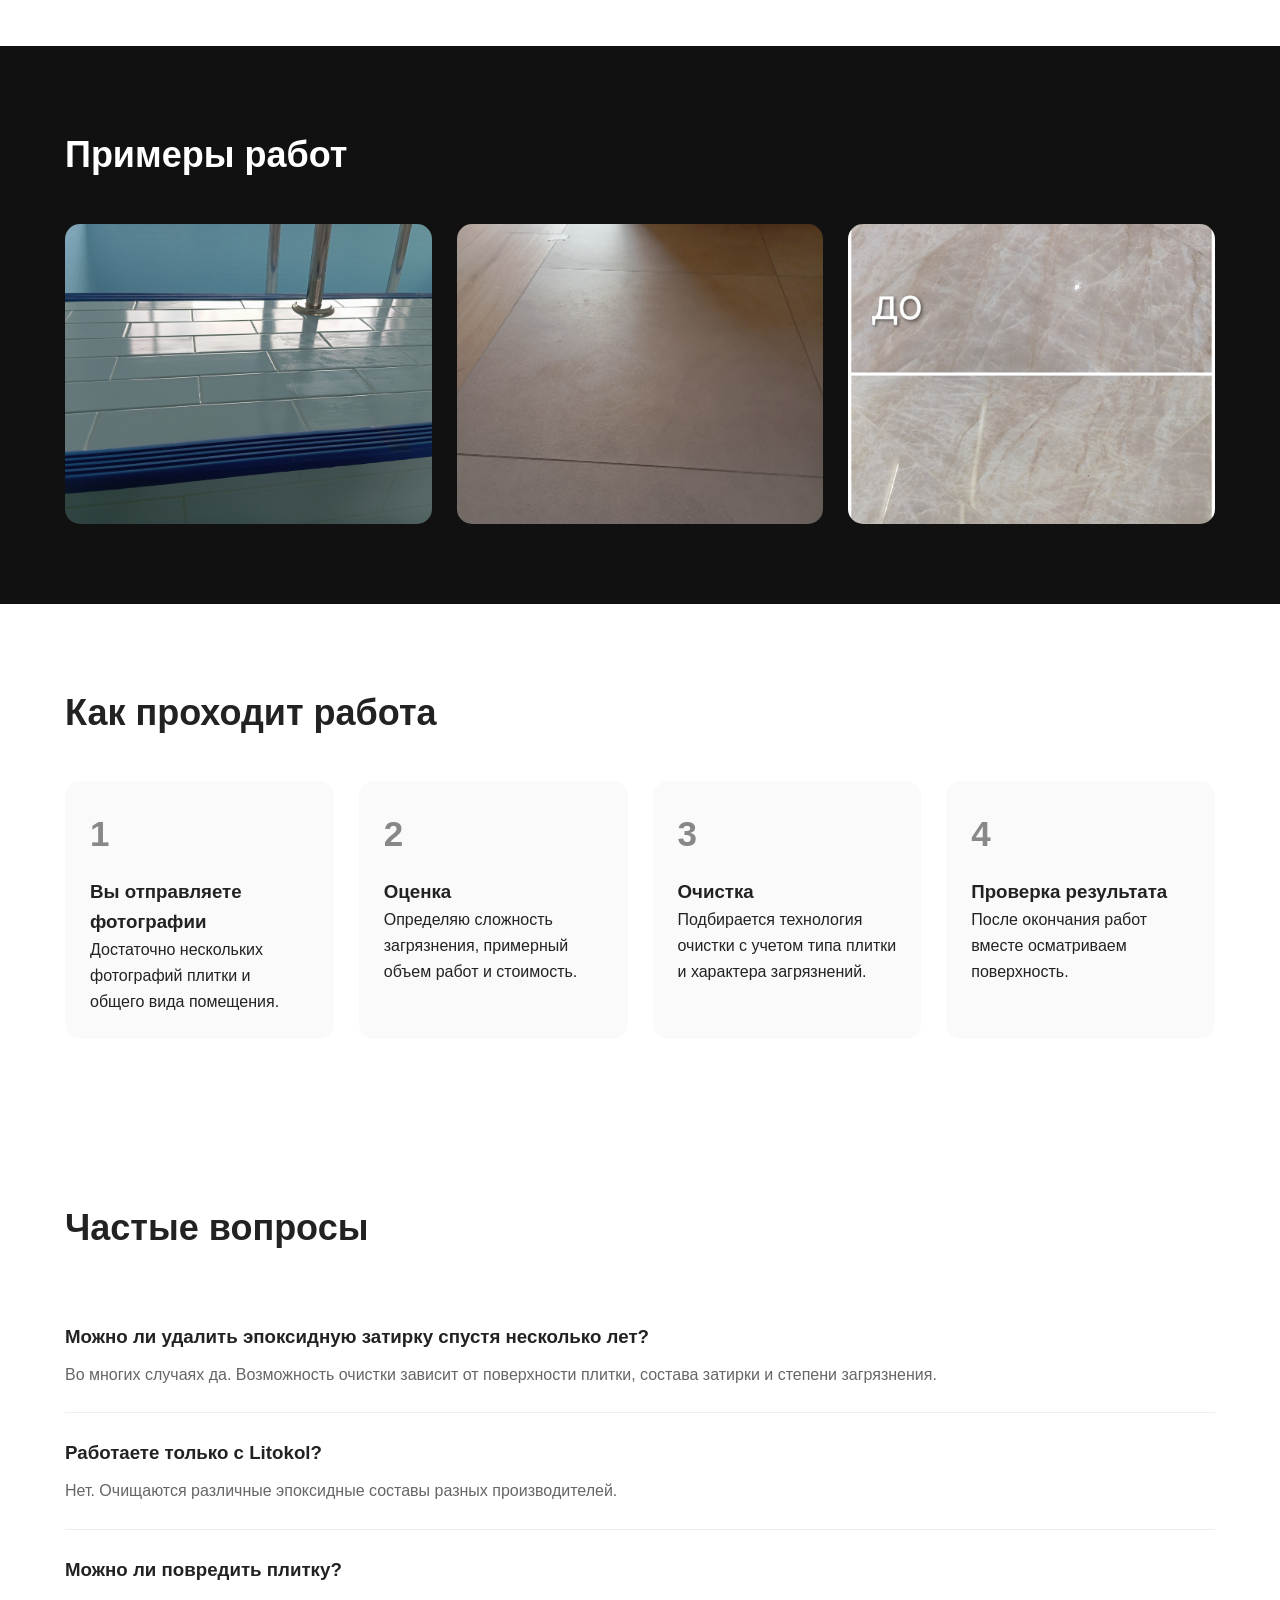
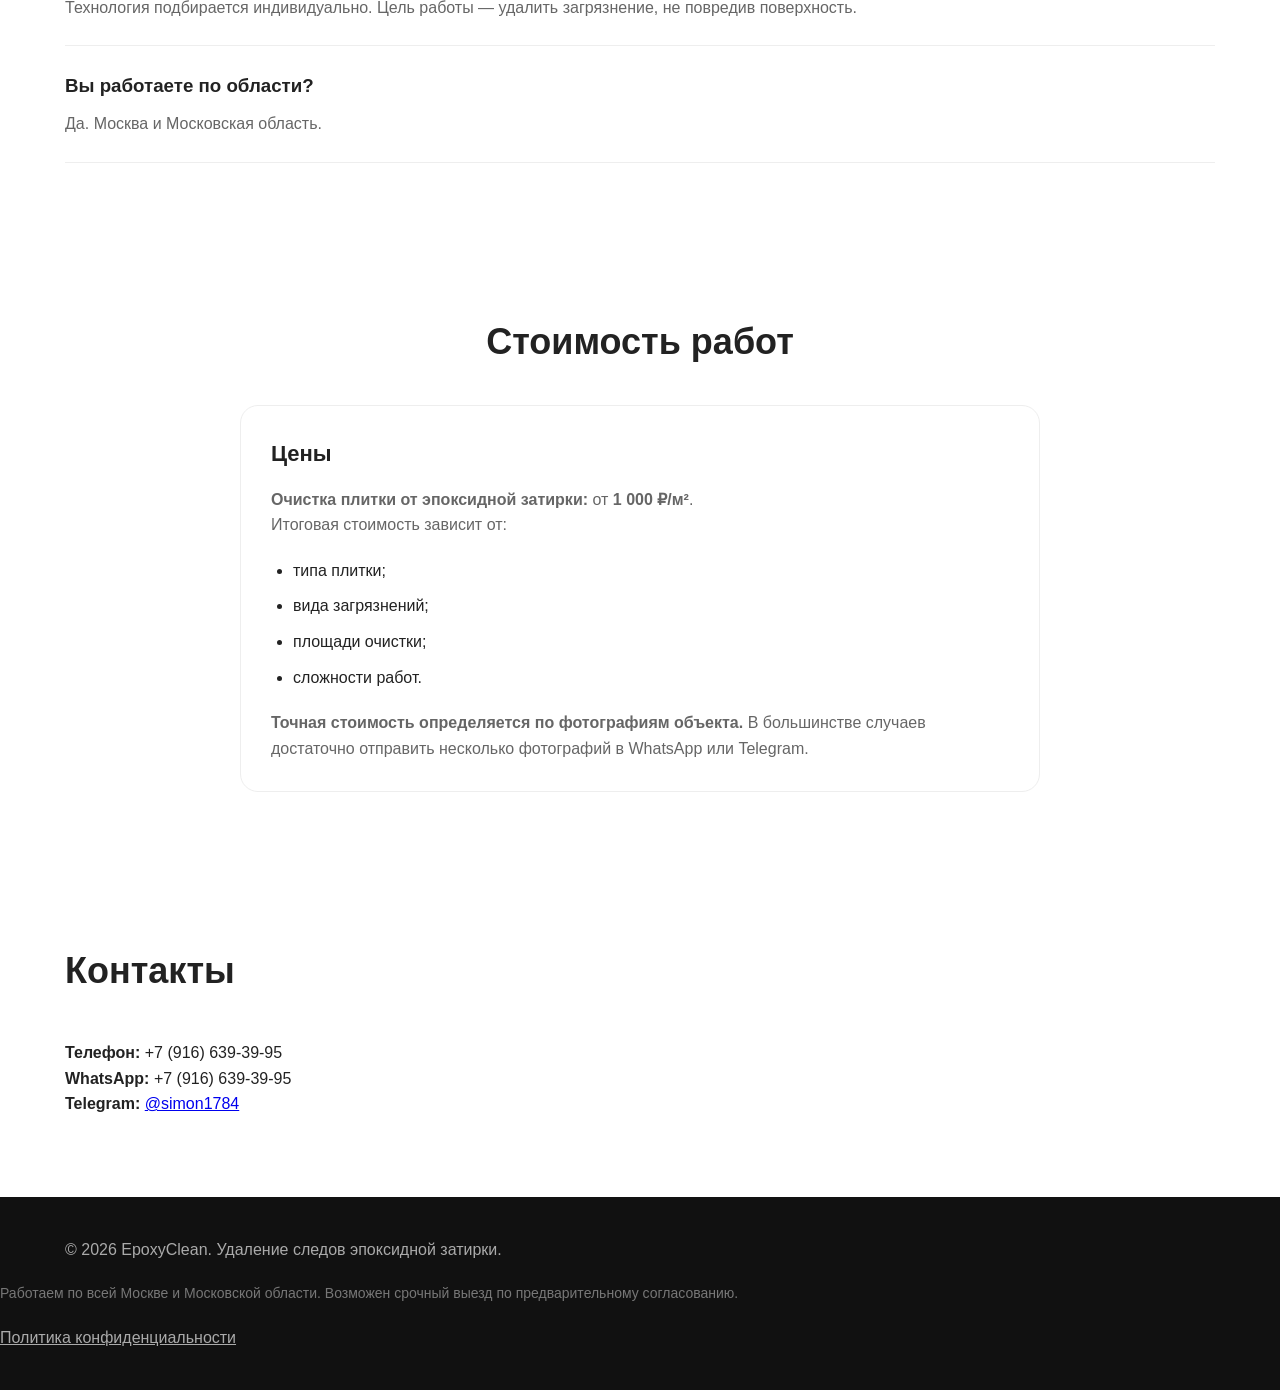
==== commit a1fb71b6: "Update index.html" ====
--- a/index.html
+++ b/index.html
@@ -92,11 +92,14 @@
 
 <div class="buttons">
 
-<a class="button" href="tel:+79166393995">
+<a class="button"
+href="tel:+79166393995"
+onclick="ym(110970806,'reachGoal','phone_click');">
 Позвонить
 </a>
 
-<a class="button secondary" 
+<a class="button secondary"
+onclick="ym(110970806,'reachGoal','whatsapp_click');"
 href="https://wa.me/79166393995?text=Здравствуйте. Нужна помощь с удалением эпоксидной затирки. Отправляю фото.">
 Отправить фото
 </a>
@@ -344,7 +347,17 @@
 
 <p><strong>WhatsApp:</strong> +7 (916) 639-39-95</p>
 
-<p><strong>Telegram:</strong> @simon1784</p>
+<p>
+<strong>Telegram:</strong>
+
+<a href="https://t.me/simon1784"
+onclick="ym(110970806,'reachGoal','telegram_click');">
+
+@simon1784
+
+</a>
+
+</p>
 
 
 </div>
@@ -376,7 +389,8 @@
     
 </footer>
 
-  <a class="whatsapp"
+<a class="whatsapp"
+onclick="ym(110970806,'reachGoal','whatsapp_click');"
 href="https://wa.me/79166393995?text=Здравствуйте. Нужна помощь с удалением эпоксидной затирки.">
 
 WhatsApp
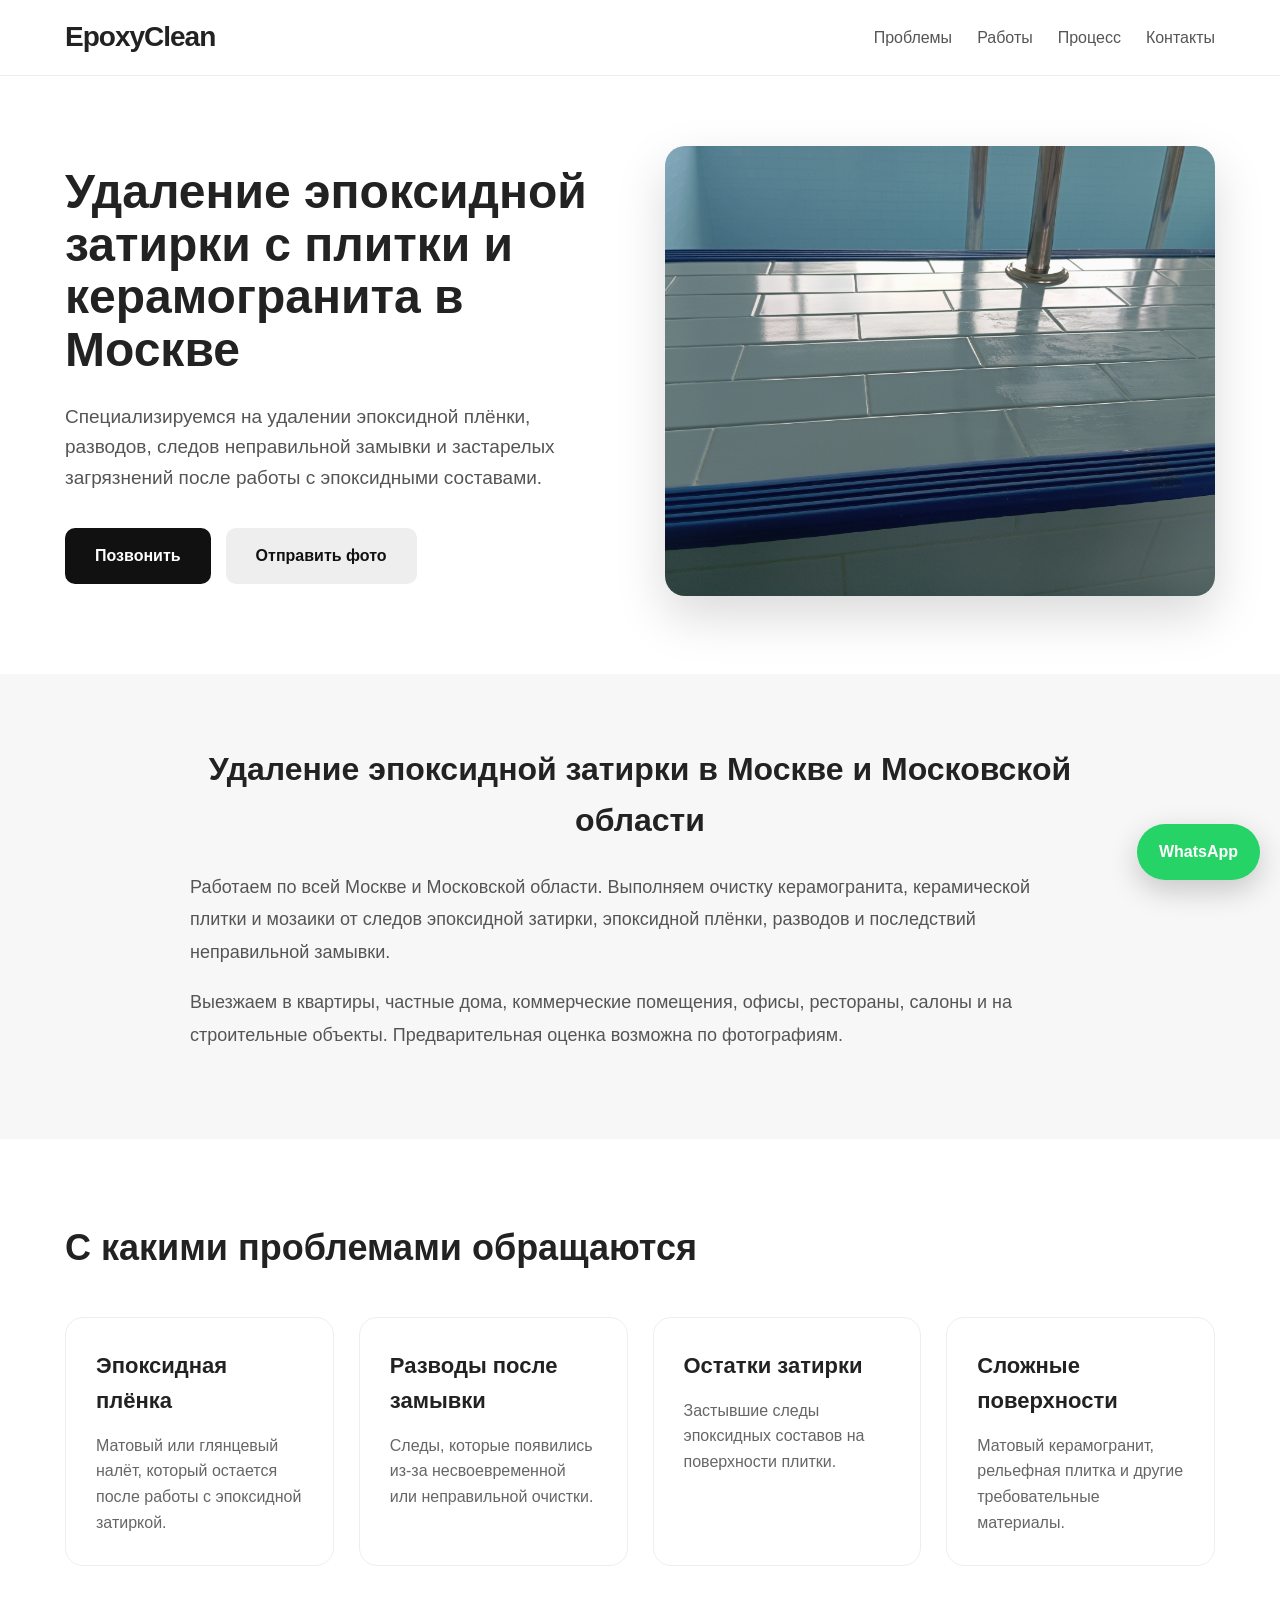
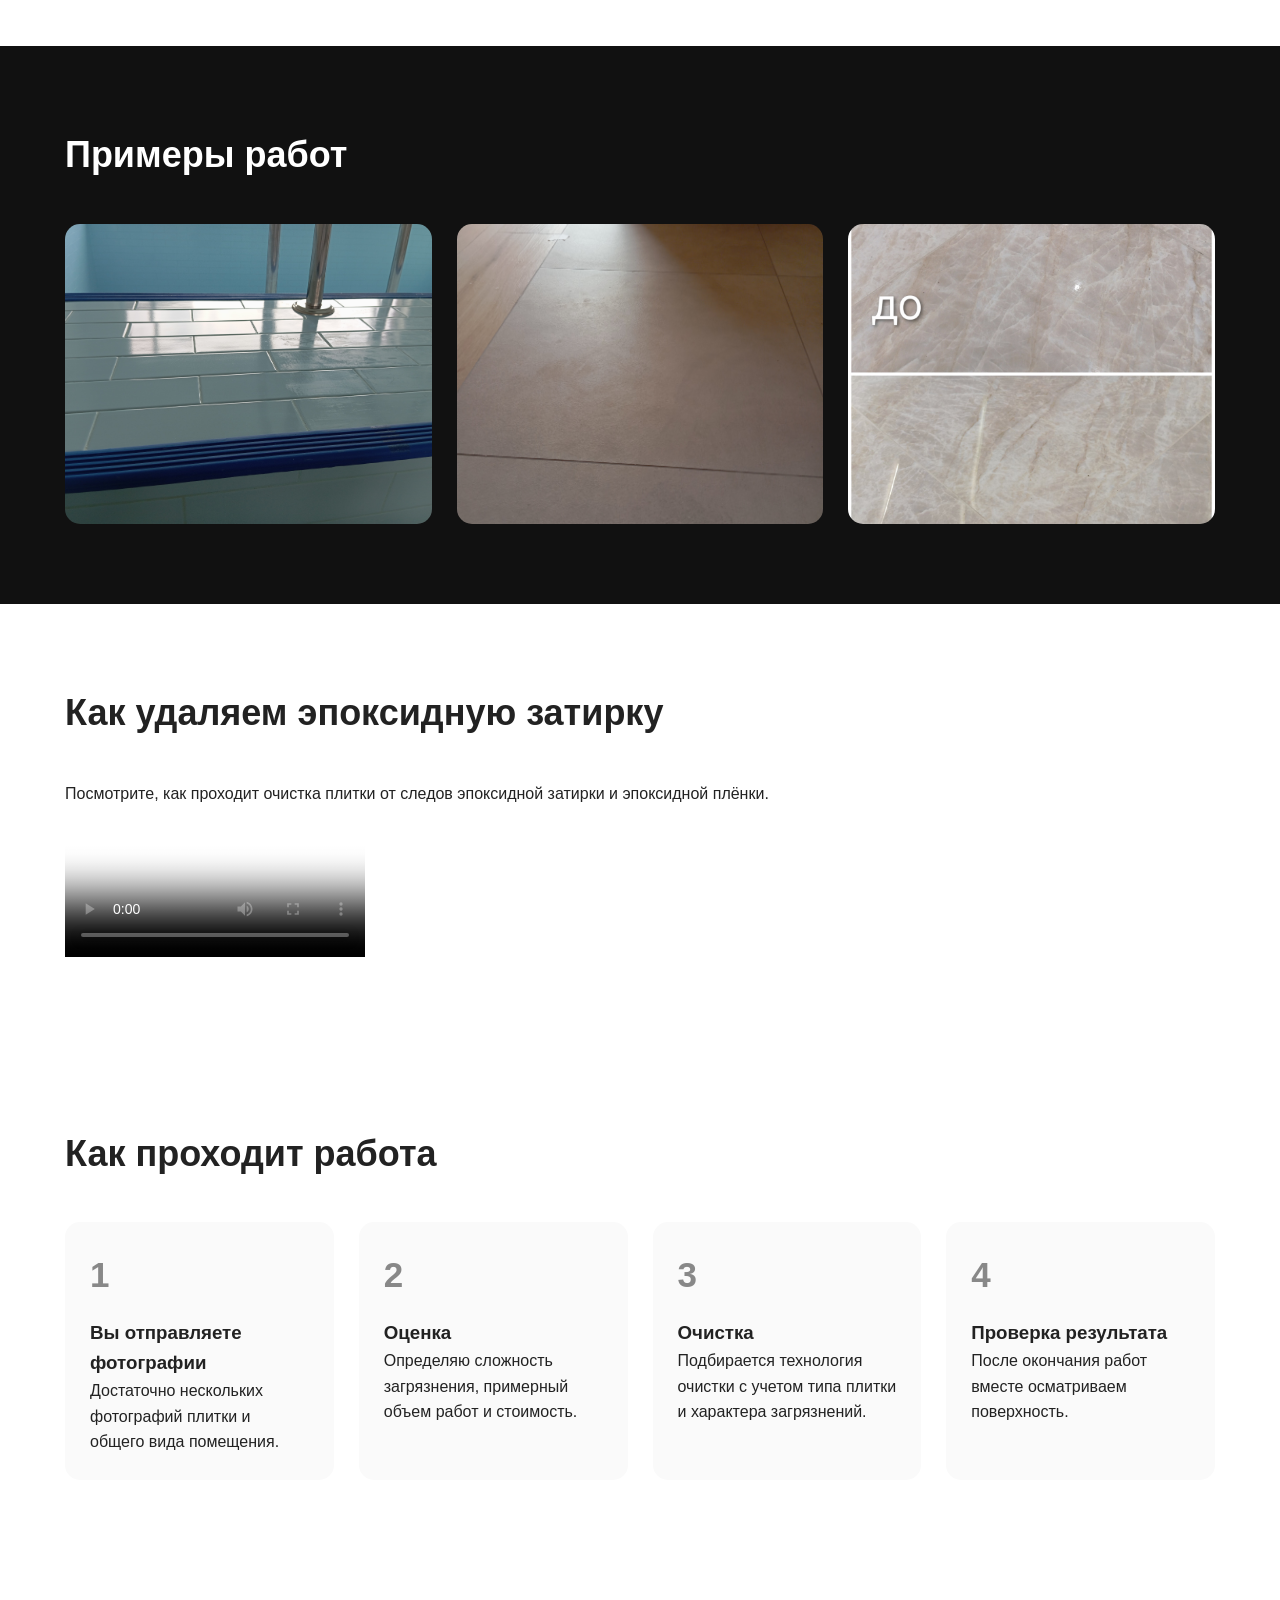
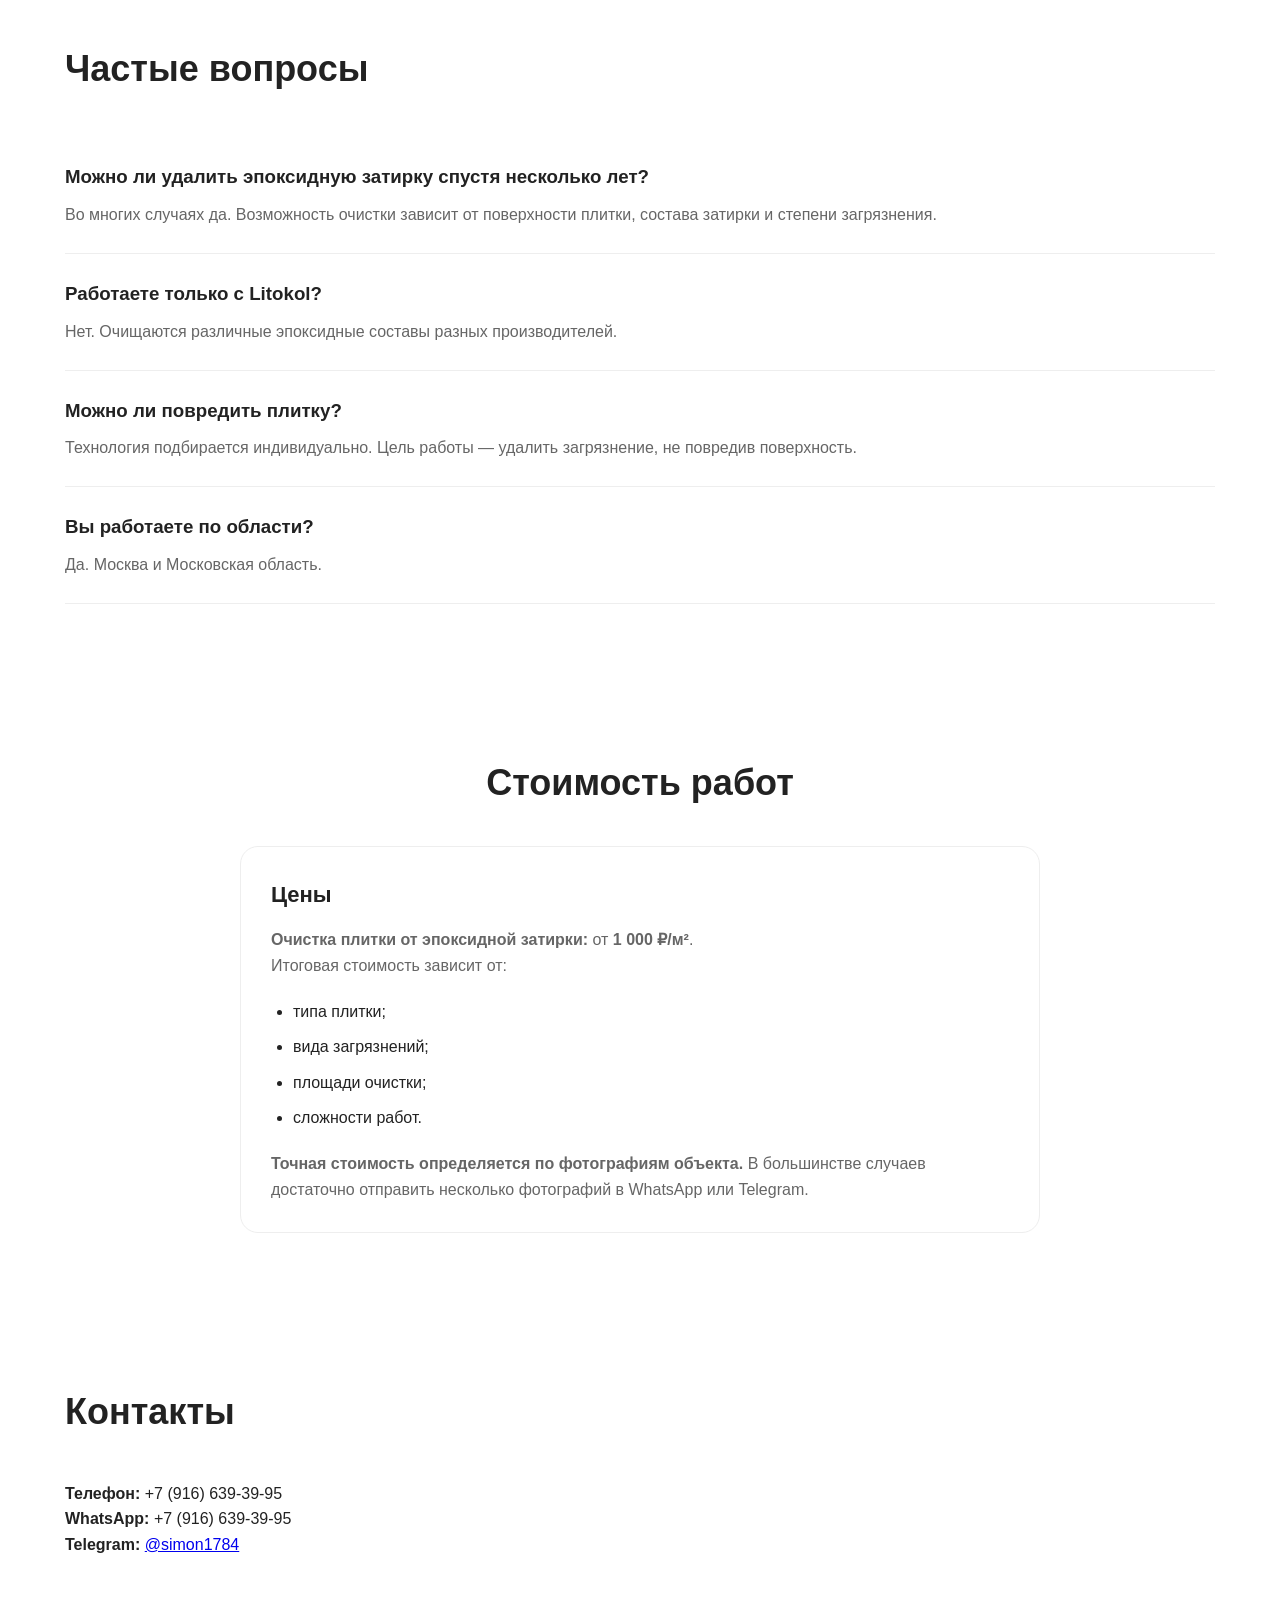
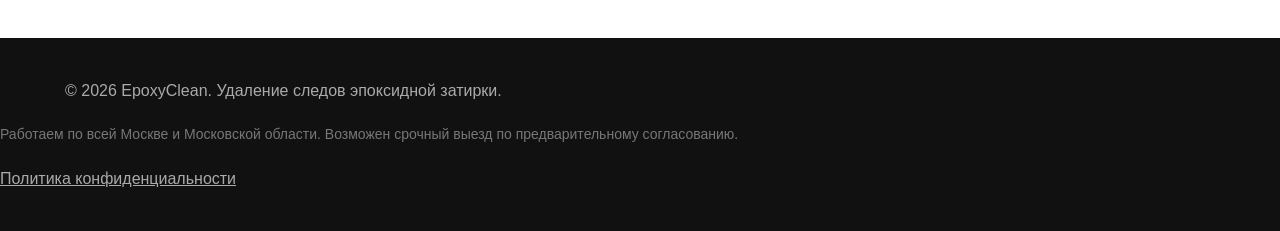
==== commit fac51a3a: "Update index.html" ====
--- a/index.html
+++ b/index.html
@@ -246,6 +246,35 @@
 </div>
 
 </section>
+
+    <section id="video" class="video-section">
+
+<div class="container">
+
+<h2>Как удаляем эпоксидную затирку</h2>
+
+<p class="video-intro">
+Посмотрите, как проходит очистка плитки от следов эпоксидной затирки и эпоксидной плёнки.
+</p>
+
+<div class="video-wrapper">
+
+<video
+    controls
+    playsinline
+    preload="metadata"
+    poster="images/video-cover.jpg">
+
+    <source src="videos/epoxy-removal.mp4" type="video/mp4">
+
+    Ваш браузер не поддерживает воспроизведение видео.
+</video>
+
+</div>
+
+</div>
+
+    </section>
 <section id="process">
 
 <div class="container">
